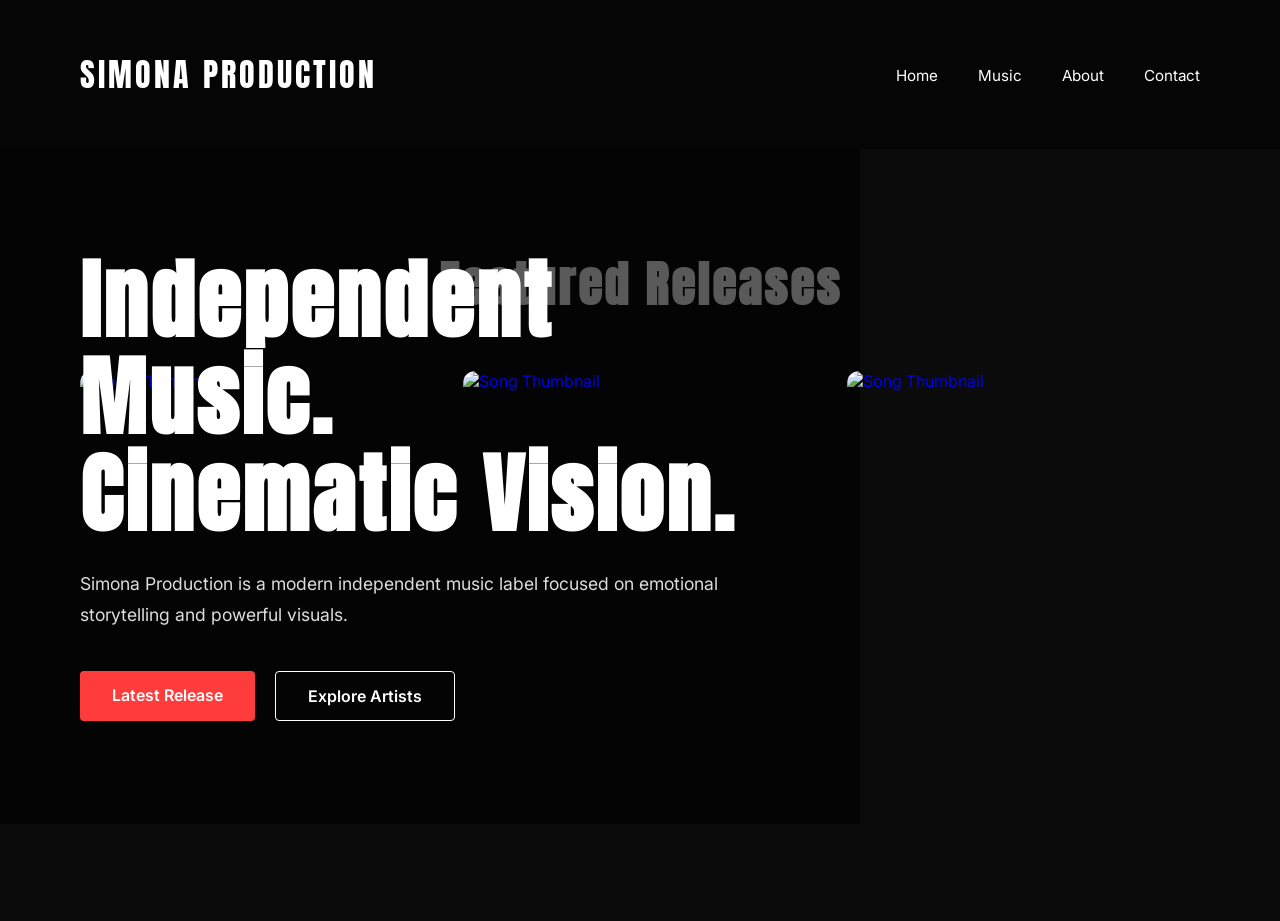
==== index.html @ 857b742e "Added latest youtube songs" ====
<!DOCTYPE html>
<html lang="en">
<head>
    <meta charset="UTF-8" />
    <meta name="viewport" content="width=device-width, initial-scale=1.0" />

    <title>Simona Production</title>

    <!-- CSS -->
    <link rel="stylesheet" href="css/style.css">

    <!-- Fonts -->
    <link rel="preconnect" href="https://fonts.googleapis.com">
    <link rel="preconnect" href="https://fonts.gstatic.com" crossorigin>

    <link href="https://fonts.googleapis.com/css2?family=Anton&family=Inter:wght@300;400;500;600;700&display=swap" rel="stylesheet">
</head>

<body>
    <!-- NAVBAR -->

    <nav class="navbar">

        <div class="logo">
            SIMONA PRODUCTION
        </div>

        <ul class="nav-links">

            <li><a href="#">Home</a></li>
            <li><a href="#">Music</a></li>
            <li><a href="#">About</a></li>
            <li><a href="#">Contact</a></li>

        </ul>

    </nav>
    <!-- HERO SECTION -->

    <section class="hero">

     <div class="overlay"></div>

        <div class="hero-content">

            <h1>
                Independent Music.<br>
                Cinematic Vision.
            </h1>

            <p>
                Simona Production is a modern independent music label focused on emotional storytelling and powerful visuals.
            </p>

            <div class="hero-buttons">

                <a href="#" class="btn-primary">
                    Latest Release
                </a>

                <a href="#" class="btn-secondary">
                    Explore Artists
                </a>

            </div>

        </div>

    </section>

    <!-- ========================= -->
    <!-- FEATURED SONGS -->
    <!-- ========================= -->

    <section class="songs-section">

        <h2>Featured Releases</h2>

        <div class="songs-grid">

            <!-- SONG 1 -->

            <a href="https://www.youtube.com/watch?v=JAlSBeFZCtg"
            target="_blank"
            class="song-card">

                <img src="https://img.youtube.com/vi/JAlSBeFZCtg/maxresdefault.jpg"
                    alt="Song Thumbnail">

                <div class="song-overlay">

                    <div class="play-button">
                        ▶
                    </div>

                </div>

            </a>

            <!-- SONG 2 -->

            <a href="https://www.youtube.com/watch?v=H1WVHpcIKqI"
            target="_blank"
            class="song-card">

                <img src="https://img.youtube.com/vi/H1WVHpcIKqI/maxresdefault.jpg"
                    alt="Song Thumbnail">

                <div class="song-overlay">

                    <div class="play-button">
                        ▶
                    </div>

                </div>

            </a>

            <!-- SONG 3 -->

            <a href="https://www.youtube.com/watch?v=LuN0hrZ6ujw"
            target="_blank"
            class="song-card">

                <img src="https://img.youtube.com/vi/LuN0hrZ6ujw/maxresdefault.jpg"
                    alt="Song Thumbnail">

                <div class="song-overlay">

                    <div class="play-button">
                        ▶
                    </div>

                </div>

            </a>

        </div>

    </section>  

    <script src="js/script.js"></script>

</body>
</html>
---- css/style.css ----
/* ========================= */
/* RESET */
/* ========================= */

* {
    margin: 0;
    padding: 0;
    box-sizing: border-box;
}

/* ========================= */
/* GLOBAL */
/* ========================= */

body {
    background-color: #050505;
    font-family: 'Inter', sans-serif;
    color: white;
}

/* ========================= */
/* NAVBAR */
/* ========================= */

.navbar {

    display: flex;

    justify-content: space-between;

    align-items: center;

    padding: 50px 80px;
}
/* ========================= */
/* HERO SECTION */
/* ========================= */

.hero {

    position: absolute;

    height: 75vh;

    background-image: url('https://images.unsplash.com/photo-1493225457124-a3eb161ffa5f?q=80&w=2070&auto=format&fit=crop');

    background-size: cover;

    background-position: center;

    display: flex;

    align-items: center;

    padding: 0 80px;
}

/* DARK OVERLAY */

.overlay {

    position: absolute;

    top: 0;
    left: 0;

    width: 100%;
    height: 100%;

    background-color: rgba(0, 0, 0, 0.65);
}

/* HERO CONTENT */

.hero-content {

    position: relative;

    z-index: 10;

    max-width: 700px;
}

/* HEADING */

.hero-content h1 {

    font-family: 'Anton', sans-serif;

    font-size: 5.5rem;

    line-height: 1.1;

    letter-spacing: 3px;

    margin-bottom: 25px;
}

/* PARAGRAPH */

.hero-content p {

    font-size: 1.1rem;

    line-height: 1.8;

    color: #dddddd;

    margin-bottom: 40px;
}

/* BUTTON CONTAINER */

.hero-buttons {

    display: flex;

    gap: 20px;
}

/* BUTTONS */

.btn-primary,
.btn-secondary {

    text-decoration: none;

    padding: 14px 32px;

    border-radius: 4px;

    font-weight: 600;

    transition: 0.3s ease;
}

/* PRIMARY BUTTON */

.btn-primary {

    background-color: #ff3c3c;

    color: white;
}

.btn-primary:hover {

    background-color: #ff1f1f;
}

/* SECONDARY BUTTON */

.btn-secondary {

    border: 1px solid white;

    color: white;
}

.btn-secondary:hover {

    background-color: white;

    color: black;
}

/* LOGO */

.logo {

    font-family: 'Anton', sans-serif;

    font-size: 2rem;

    letter-spacing: 3px;
}

/* NAV LINKS */

.nav-links {

    display: flex;

    gap: 40px;

    list-style: none;
}

/* LINKS */

.nav-links a {

    text-decoration: none;

    color: white;

    font-size: 0.95rem;

    transition: 0.3s ease;
}

/* HOVER EFFECT */

.nav-links a:hover {

    color: #ff3c3c;
}

/* ========================= */
/* RESPONSIVE DESIGN */
/* ========================= */

@media (max-width: 768px) {

    /* NAVBAR */

    .navbar {

        flex-direction: column;

        gap: 20px;

        padding: 20px;
    }

    .nav-links {

        gap: 20px;

        flex-wrap: wrap;

        justify-content: center;
    }

    /* HERO */

    .hero {

        padding: 0 20px;

        text-align: center;

        justify-content: center;
    }

    .hero-content h1 {

        font-size: 3rem;
    }

    .hero-content p {

        font-size: 1rem;
    }

    /* BUTTONS */

    .hero-buttons {

        flex-direction: column;

        align-items: center;
    }

    .btn-primary,
    .btn-secondary {

        width: 100%;

        max-width: 250px;
    }
}

/* ========================= */
/* SONGS SECTION */
/* ========================= */

.songs-section {

    padding: 100px 80px;

    background-color: #0b0b0b;
}

/* SECTION TITLE */

.songs-section h2 {

    font-family: 'Anton', sans-serif;

    font-size: 3rem;

    letter-spacing: 3px;

    margin-bottom: 50px;

    text-align: center;
}

/* GRID */

.songs-grid {

    display: grid;

    grid-template-columns: repeat(auto-fit, minmax(300px, 1fr));

    gap: 30px;
}

/* SONG CARD */

.song-card {

    position: relative;

    overflow: hidden;

    border-radius: 12px;

    text-decoration: none;
}

/* IMAGE */

.song-card img {

    width: 100%;

    height: 450px;

    object-fit: cover;

    display: block;

    transition: transform 0.5s ease;
}

/* OVERLAY */

.song-overlay {

    position: absolute;

    top: 0;
    left: 0;

    width: 100%;
    height: 100%;

    background: rgba(0, 0, 0, 0.45);

    display: flex;

    justify-content: center;

    align-items: center;

    opacity: 0;

    transition: 0.4s ease;
}

/* PLAY BUTTON */

.play-button {

    font-size: 4rem;

    color: white;
}

/* HOVER EFFECT */

.song-card:hover img {

    transform: scale(1.08);
}

.song-card:hover .song-overlay {

    opacity: 1;
}
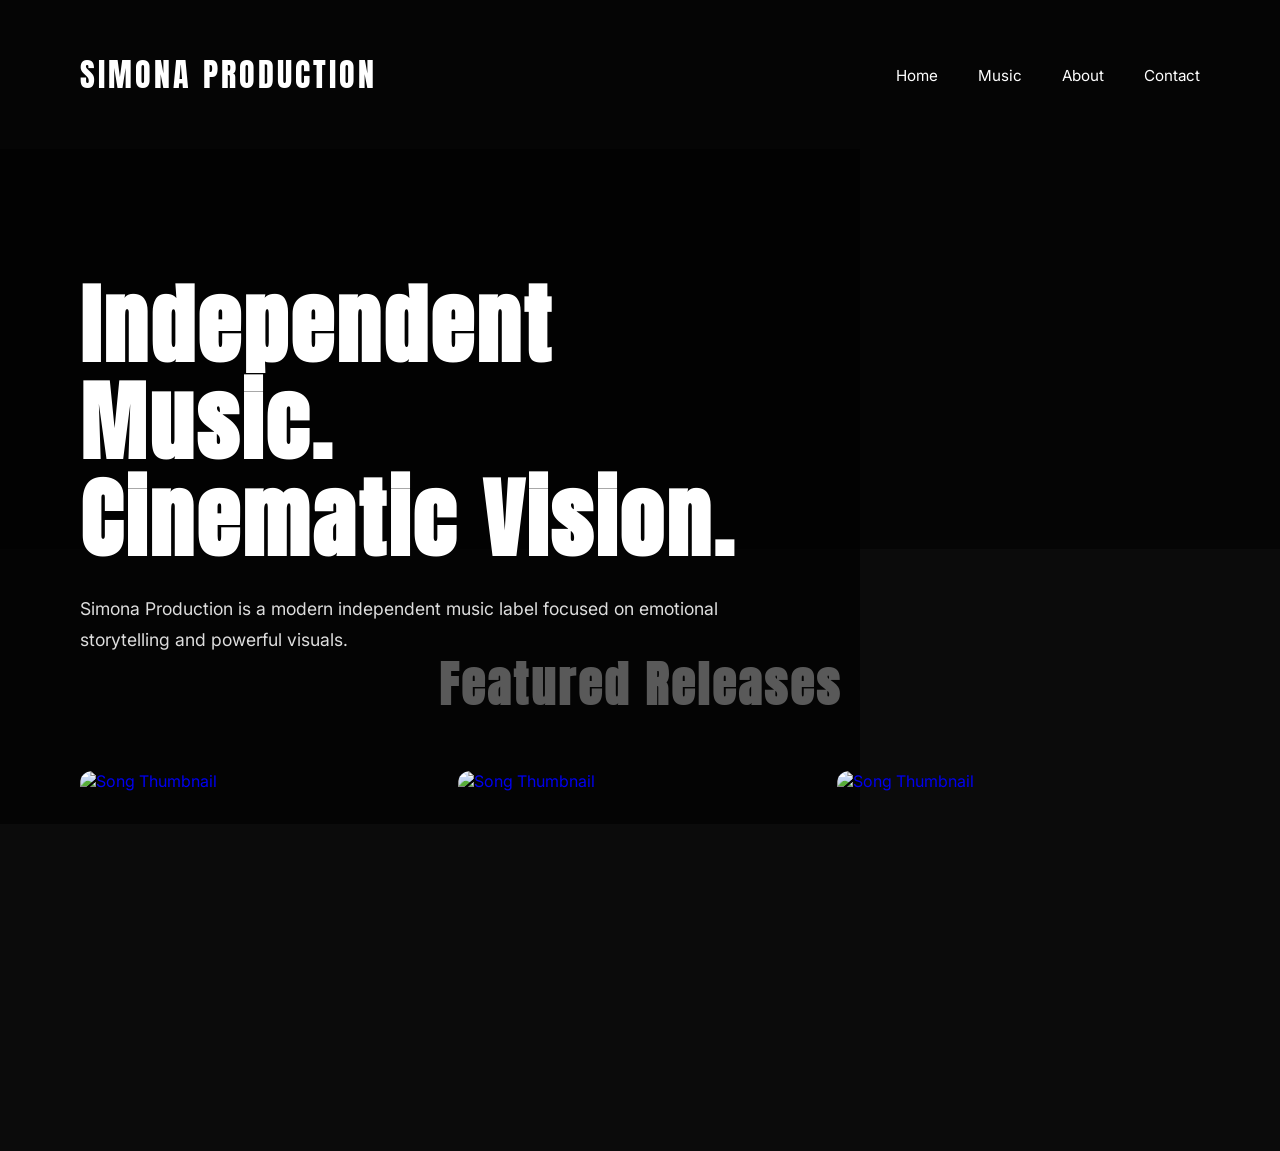
==== commit f155f27a: "Removed Latest Realse and Explore hero button" ====
--- a/index.html
+++ b/index.html
@@ -51,18 +51,6 @@
             <p>
                 Simona Production is a modern independent music label focused on emotional storytelling and powerful visuals.
             </p>
-
-            <div class="hero-buttons">
-
-                <a href="#" class="btn-primary">
-                    Latest Release
-                </a>
-
-                <a href="#" class="btn-secondary">
-                    Explore Artists
-                </a>
-
-            </div>
 
         </div>
 
--- a/css/style.css
+++ b/css/style.css
@@ -269,6 +269,22 @@
 
         max-width: 250px;
     }
+    /* SONGS SECTION */
+
+    .songs-section {
+
+        padding: 80px 20px;
+    }
+
+    .songs-section h2 {
+
+        font-size: 2.2rem;
+    }
+
+    .song-card img {
+
+        height: 350px;
+    }
 }
 
 /* ========================= */
@@ -278,7 +294,7 @@
 .songs-section {
 
     padding: 100px 80px;
-
+    margin-top: 400px;
     background-color: #0b0b0b;
 }
 
@@ -305,7 +321,7 @@
 
     grid-template-columns: repeat(auto-fit, minmax(300px, 1fr));
 
-    gap: 30px;
+    gap: 15px;
 }
 
 /* SONG CARD */
@@ -327,7 +343,7 @@
 
     width: 100%;
 
-    height: 450px;
+    height: 280px;
 
     object-fit: cover;
 
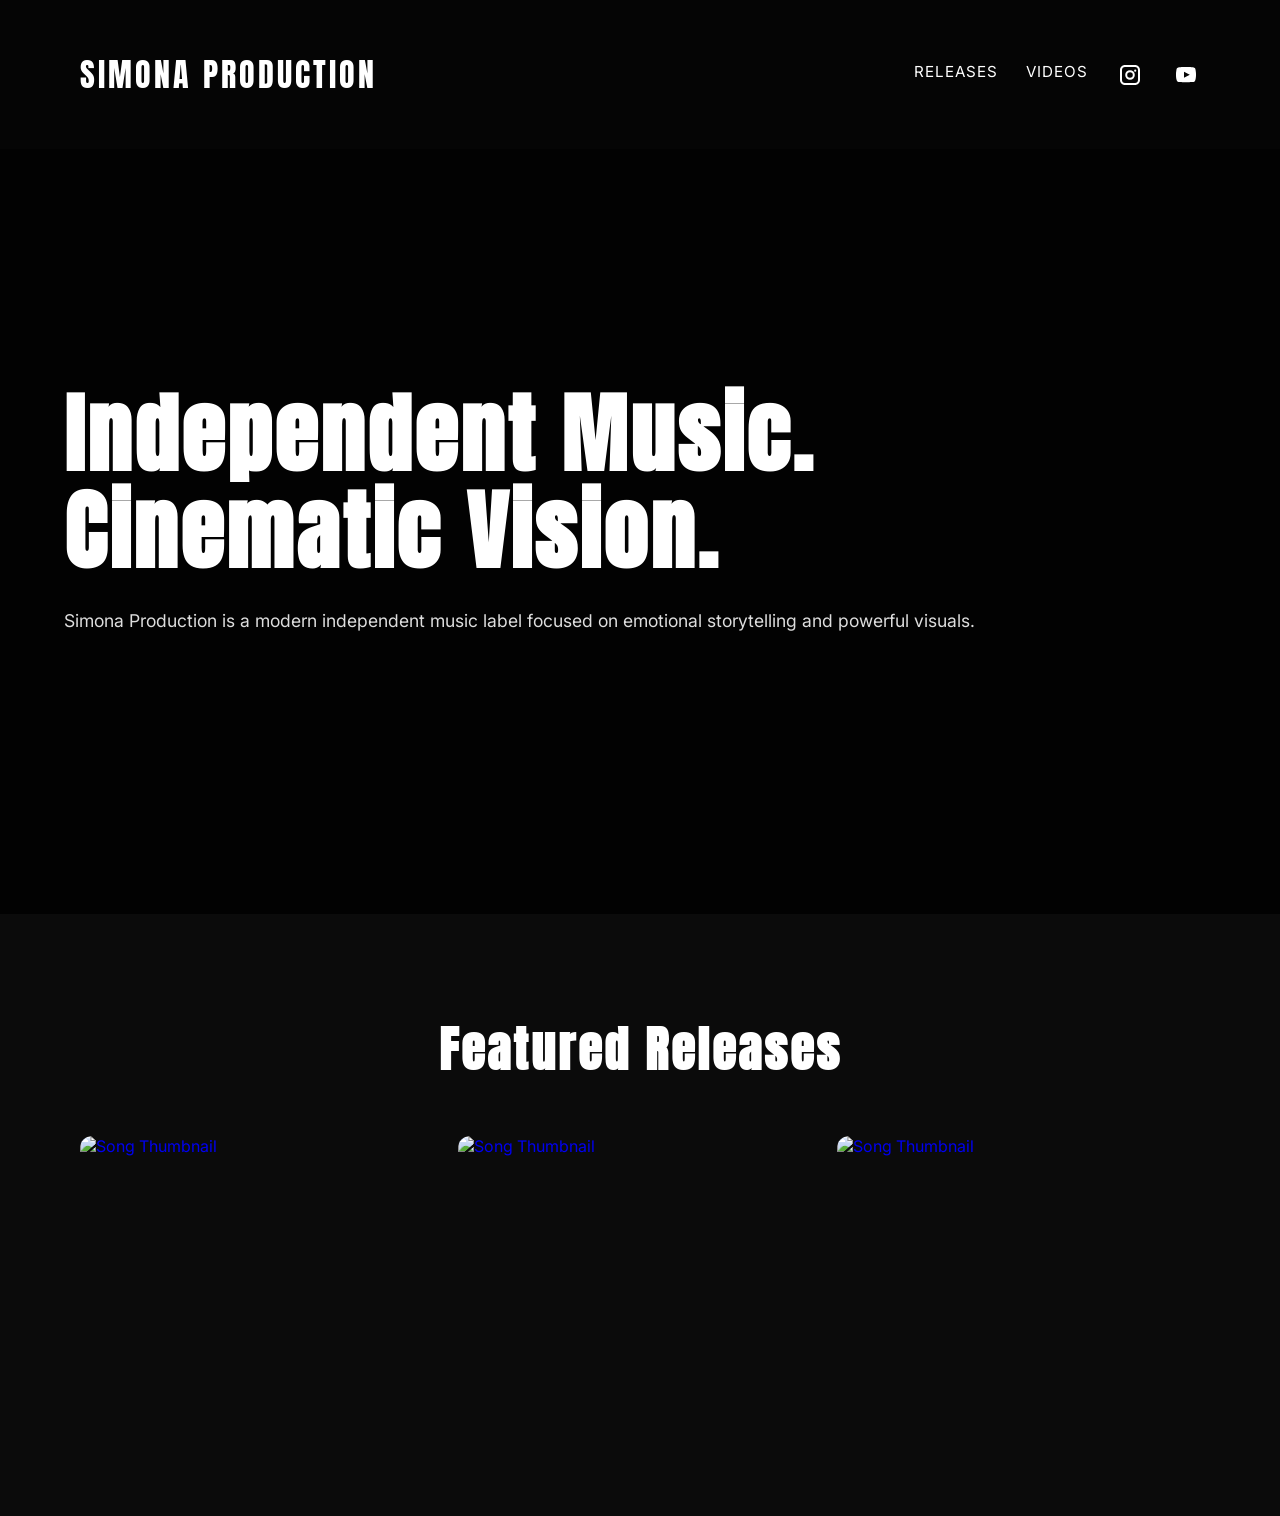
==== commit cfb98a00: "Added new sections" ====
--- a/index.html
+++ b/index.html
@@ -27,10 +27,22 @@
 
         <ul class="nav-links">
 
-            <li><a href="#">Home</a></li>
-            <li><a href="#">Music</a></li>
-            <li><a href="#">About</a></li>
-            <li><a href="#">Contact</a></li>
+            <li><a href="#releases">Releases</a></li>
+            <li><a href="#videos">Videos</a></li>
+            <li>
+                <a href="https://www.instagram.com/simona_production24" target="_blank" class="social-link" aria-label="Instagram">
+                    <svg viewBox="0 0 24 24" aria-hidden="true">
+                        <path d="M7 2h10c2.8 0 5 2.2 5 5v10c0 2.8-2.2 5-5 5H7c-2.8 0-5-2.2-5-5V7c0-2.8 2.2-5 5-5Zm0 2c-1.7 0-3 1.3-3 3v10c0 1.7 1.3 3 3 3h10c1.7 0 3-1.3 3-3V7c0-1.7-1.3-3-3-3H7Zm5 3.2A4.8 4.8 0 1 1 12 16.8 4.8 4.8 0 0 1 12 7.2Zm0 2A2.8 2.8 0 1 0 12 14.8 2.8 2.8 0 0 0 12 9.2ZM17.2 6.6a1.1 1.1 0 1 1-1.1 1.1 1.1 1.1 0 0 1 1.1-1.1Z"/>
+                    </svg>
+                </a>
+            </li>
+            <li>
+                <a href="https://www.youtube.com/@simonaproduction5566" target="_blank" class="social-link" aria-label="YouTube">
+                    <svg viewBox="0 0 24 24" aria-hidden="true">
+                        <path d="M21.6 7.2s-.2-1.5-.8-2.1c-.8-.8-1.7-.8-2.1-.9C15.8 4 12 4 12 4s-3.8 0-6.7.2c-.4.1-1.3.1-2.1.9-.6.6-.8 2.1-.8 2.1S2 9 2 10.8v1.7c0 1.8.4 3.6.4 3.6s.2 1.5.8 2.1c.8.8 1.9.8 2.4.9 1.7.2 6.4.2 6.4.2s3.8 0 6.7-.2c.4-.1 1.3-.1 2.1-.9.6-.6.8-2.1.8-2.1s.4-1.8.4-3.6v-1.7c0-1.8-.4-3.6-.4-3.6ZM10 14.8V8.7l5.8 3.1L10 14.8Z"/>
+                    </svg>
+                </a>
+            </li>
 
         </ul>
 
@@ -60,11 +72,11 @@
     <!-- FEATURED SONGS -->
     <!-- ========================= -->
 
-    <section class="songs-section">
+    <section class="songs-section" id="releases">
 
         <h2>Featured Releases</h2>
 
-        <div class="songs-grid">
+        <div class="songs-grid" id="videos">
 
             <!-- SONG 1 -->
 
@@ -130,4 +142,4 @@
     <script src="js/script.js"></script>
 
 </body>
-</html>+</html>
--- a/css/style.css
+++ b/css/style.css
@@ -16,6 +16,7 @@
     background-color: #050505;
     font-family: 'Inter', sans-serif;
     color: white;
+    overflow-x: hidden;
 }
 
 /* ========================= */
@@ -31,6 +32,8 @@
     align-items: center;
 
     padding: 50px 80px;
+
+    gap: 40px;
 }
 /* ========================= */
 /* HERO SECTION */
@@ -38,9 +41,11 @@
 
 .hero {
 
-    position: absolute;
-
-    height: 75vh;
+    position: relative;
+
+    width: 100%;
+
+    min-height: 85vh;
 
     background-image: url('https://images.unsplash.com/photo-1493225457124-a3eb161ffa5f?q=80&w=2070&auto=format&fit=crop');
 
@@ -52,7 +57,7 @@
 
     align-items: center;
 
-    padding: 0 80px;
+    padding: 0 5%;
 }
 
 /* DARK OVERLAY */
@@ -78,7 +83,9 @@
 
     z-index: 10;
 
-    max-width: 700px;
+    width: 100%;
+
+    max-width: 1100px;
 }
 
 /* HEADING */
@@ -181,7 +188,11 @@
 
     display: flex;
 
-    gap: 40px;
+    gap: 28px;
+
+    flex-wrap: wrap;
+
+    justify-content: flex-end;
 
     list-style: none;
 }
@@ -196,9 +207,35 @@
 
     font-size: 0.95rem;
 
+    text-transform: uppercase;
+
+    letter-spacing: 1px;
+
     transition: 0.3s ease;
 }
 
+.social-link {
+
+    display: flex;
+
+    align-items: center;
+
+    justify-content: center;
+
+    width: 28px;
+
+    height: 28px;
+}
+
+.social-link svg {
+
+    width: 24px;
+
+    height: 24px;
+
+    fill: currentColor;
+}
+
 /* HOVER EFFECT */
 
 .nav-links a:hover {
@@ -236,16 +273,14 @@
 
     .hero {
 
-        padding: 0 20px;
-
-        text-align: center;
-
-        justify-content: center;
+        min-height: 80vh;
     }
 
     .hero-content h1 {
 
         font-size: 3rem;
+        max-width: 900px;
+        width: 100%;
     }
 
     .hero-content p {
@@ -294,7 +329,6 @@
 .songs-section {
 
     padding: 100px 80px;
-    margin-top: 400px;
     background-color: #0b0b0b;
 }
 
@@ -396,4 +430,4 @@
 .song-card:hover .song-overlay {
 
     opacity: 1;
-}+}
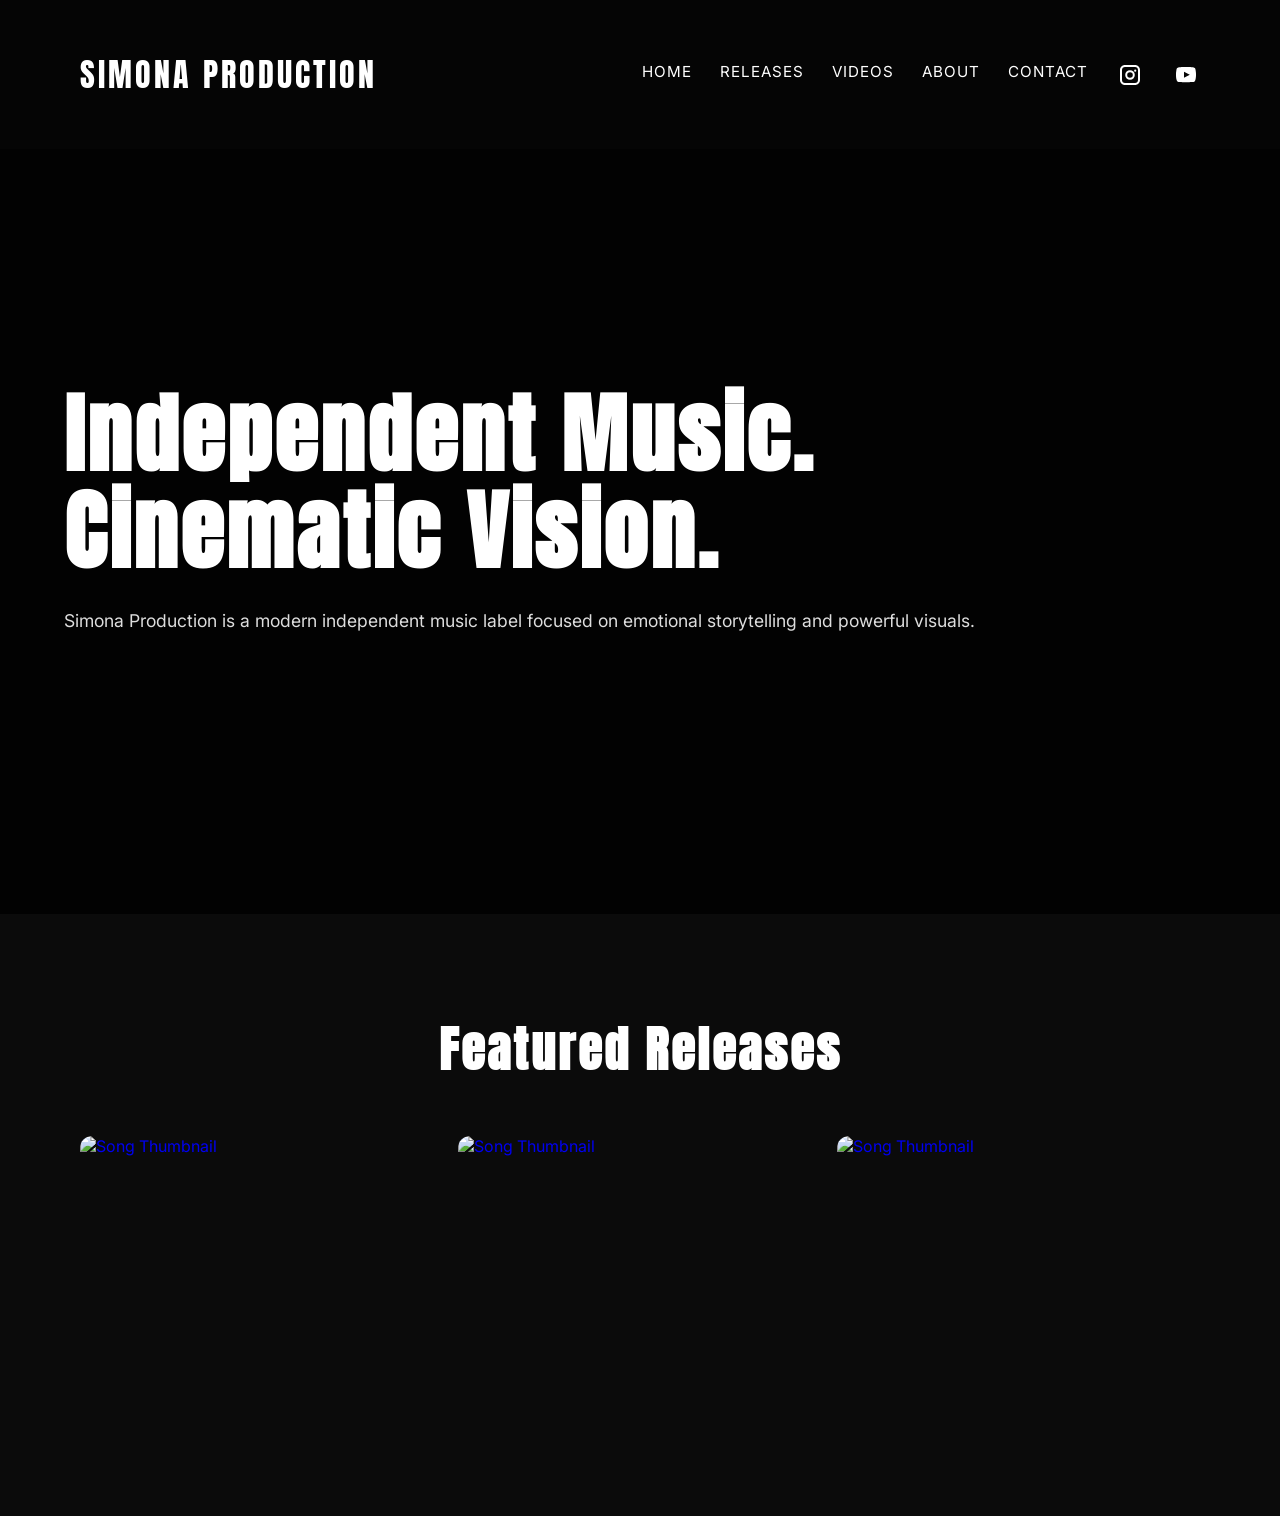
==== commit 382c3914: "More sections" ====
--- a/index.html
+++ b/index.html
@@ -27,8 +27,11 @@
 
         <ul class="nav-links">
 
+            <li><a href="#">Home</a></li>
             <li><a href="#releases">Releases</a></li>
             <li><a href="#videos">Videos</a></li>
+            <li><a href="#">About</a></li>
+            <li><a href="#">Contact</a></li>
             <li>
                 <a href="https://www.instagram.com/simona_production24" target="_blank" class="social-link" aria-label="Instagram">
                     <svg viewBox="0 0 24 24" aria-hidden="true">
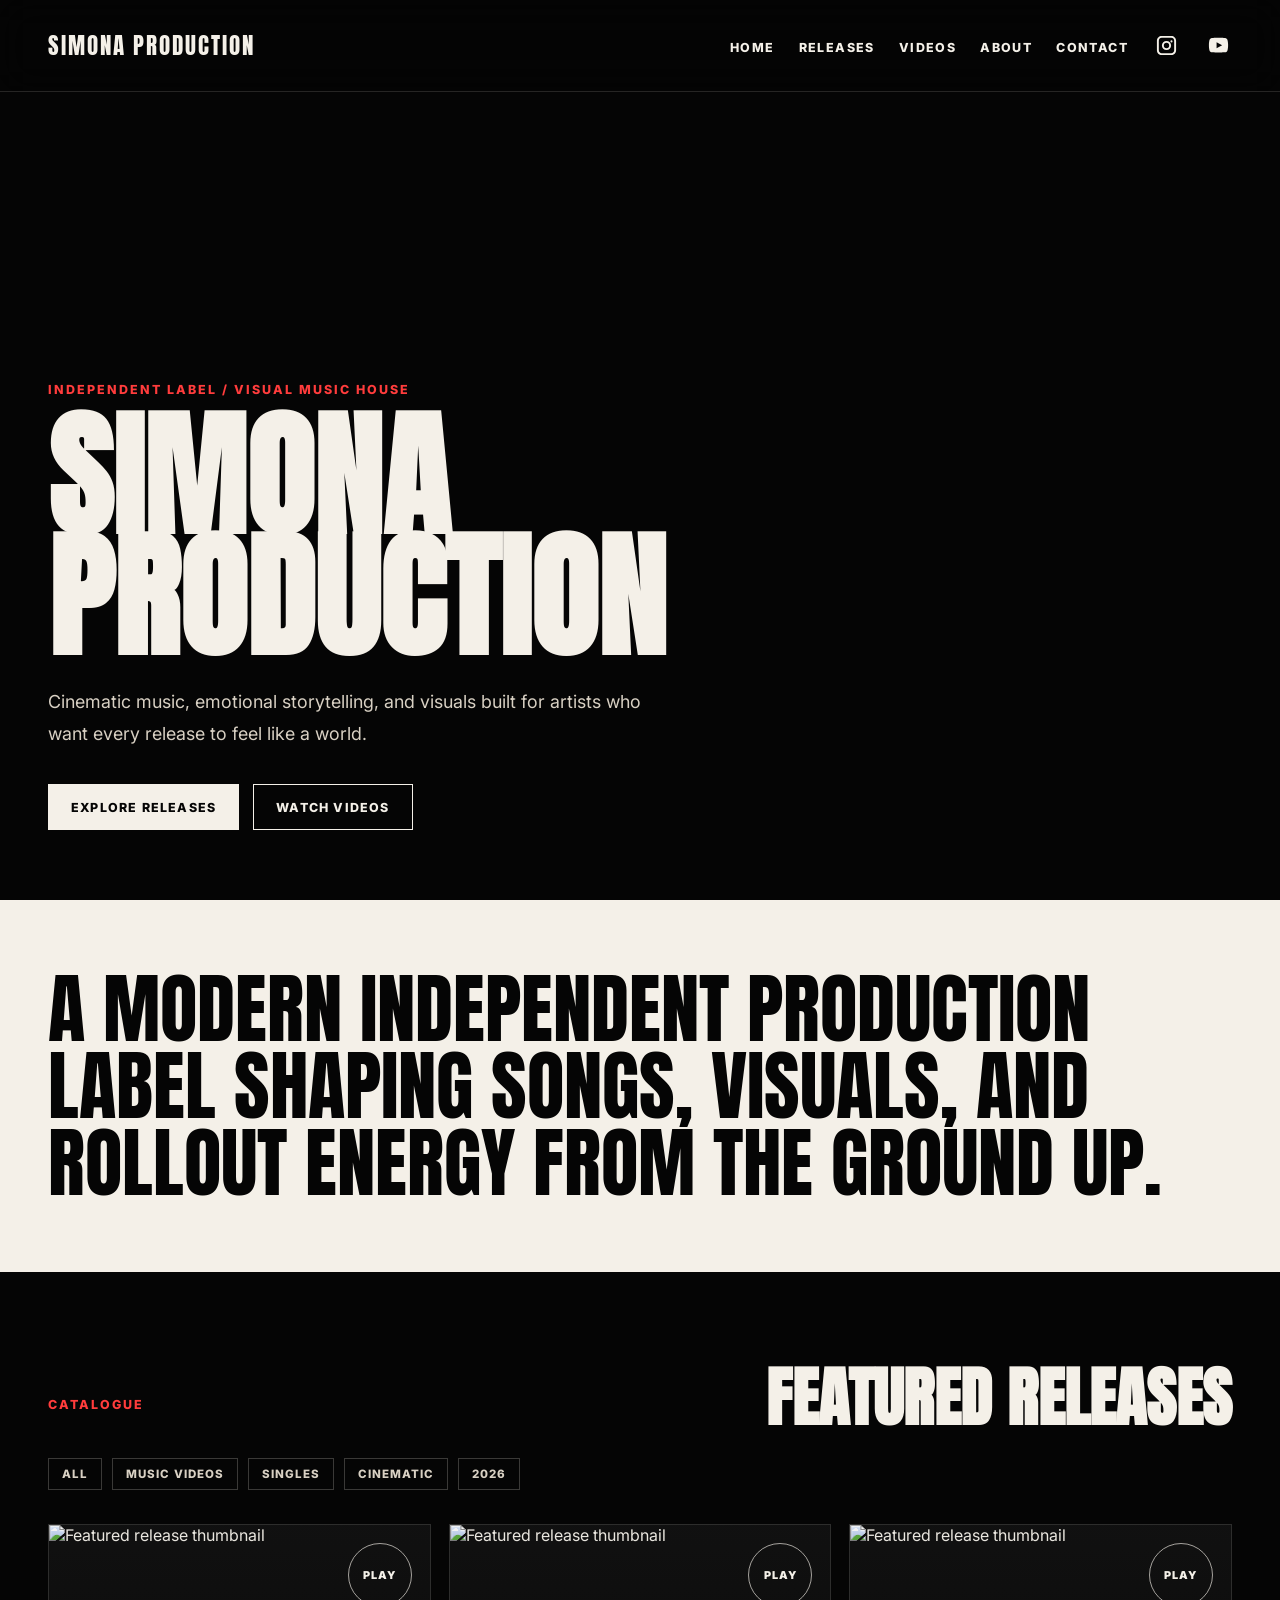
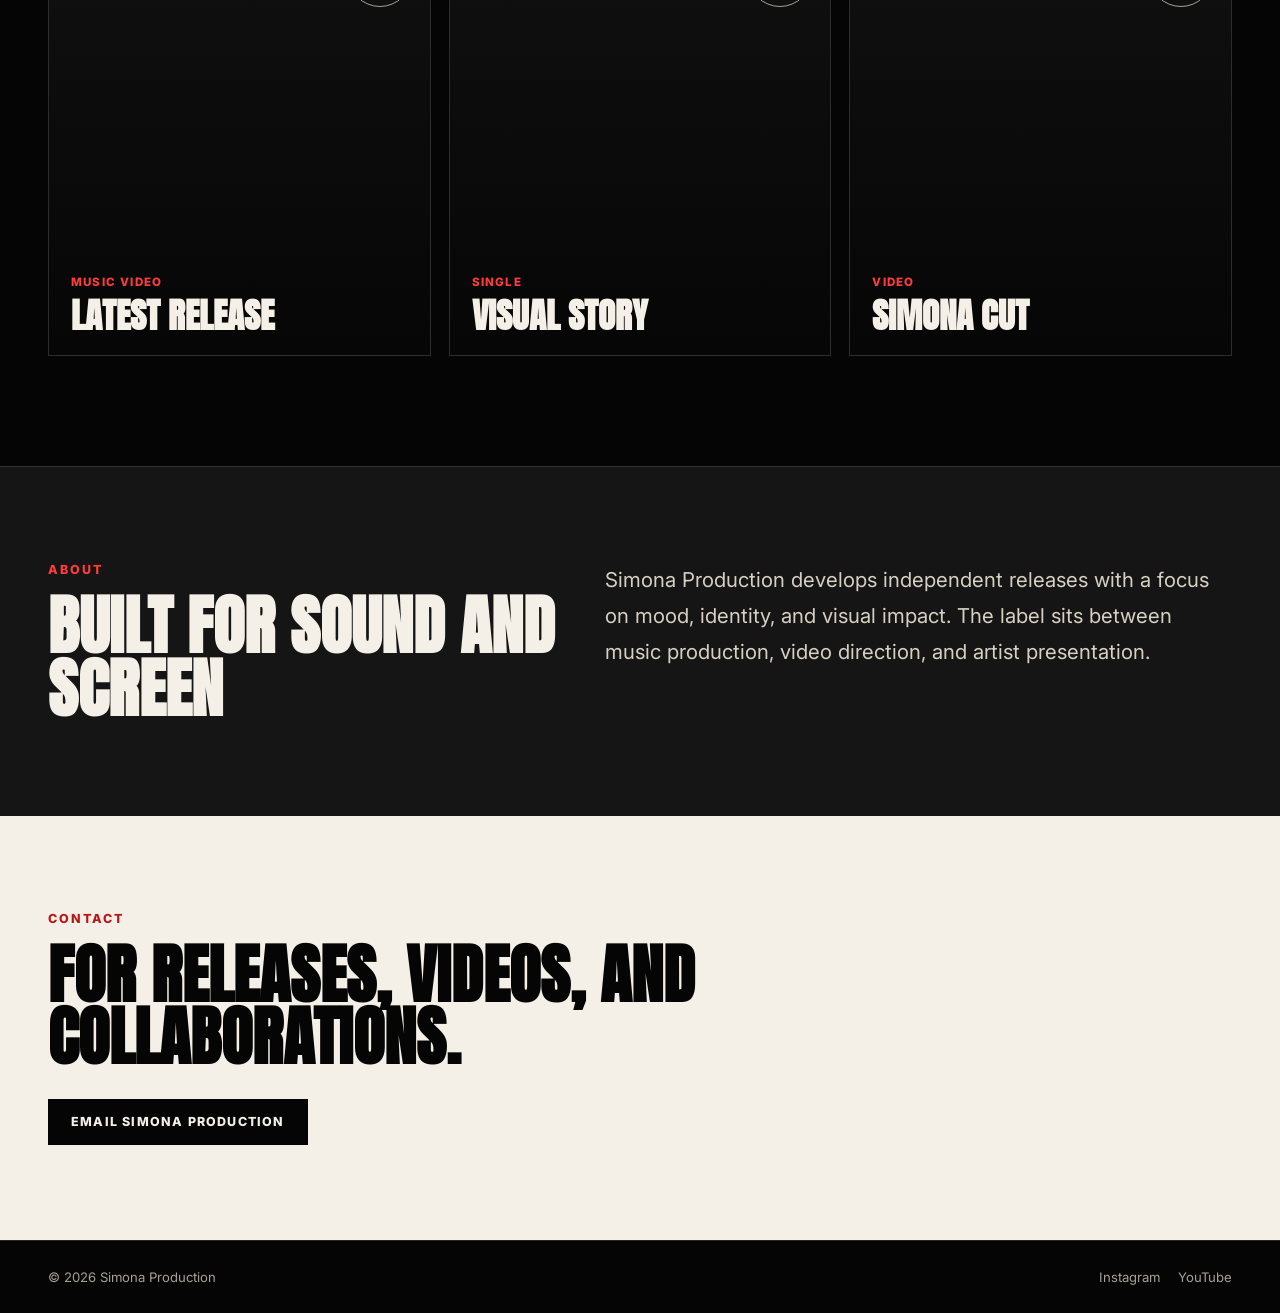
==== commit c739c024: "Made the site more bold" ====
--- a/index.html
+++ b/index.html
@@ -6,32 +6,23 @@
 
     <title>Simona Production</title>
 
-    <!-- CSS -->
     <link rel="stylesheet" href="css/style.css">
 
-    <!-- Fonts -->
     <link rel="preconnect" href="https://fonts.googleapis.com">
     <link rel="preconnect" href="https://fonts.gstatic.com" crossorigin>
-
-    <link href="https://fonts.googleapis.com/css2?family=Anton&family=Inter:wght@300;400;500;600;700&display=swap" rel="stylesheet">
+    <link href="https://fonts.googleapis.com/css2?family=Anton&family=Inter:wght@300;400;500;600;700;800&display=swap" rel="stylesheet">
 </head>
 
 <body>
-    <!-- NAVBAR -->
-
     <nav class="navbar">
-
-        <div class="logo">
-            SIMONA PRODUCTION
-        </div>
+        <a href="#" class="logo">SIMONA PRODUCTION</a>
 
         <ul class="nav-links">
-
             <li><a href="#">Home</a></li>
             <li><a href="#releases">Releases</a></li>
             <li><a href="#videos">Videos</a></li>
-            <li><a href="#">About</a></li>
-            <li><a href="#">Contact</a></li>
+            <li><a href="#about">About</a></li>
+            <li><a href="#contact">Contact</a></li>
             <li>
                 <a href="https://www.instagram.com/simona_production24" target="_blank" class="social-link" aria-label="Instagram">
                     <svg viewBox="0 0 24 24" aria-hidden="true">
@@ -46,103 +37,100 @@
                     </svg>
                 </a>
             </li>
+        </ul>
+    </nav>
 
-        </ul>
+    <main>
+        <section class="hero">
+            <div class="hero-image" aria-hidden="true"></div>
+            <div class="hero-content">
+                <p class="eyebrow">Independent label / Visual music house</p>
+                <h1>Simona Production</h1>
+                <p class="hero-copy">
+                    Cinematic music, emotional storytelling, and visuals built for artists who want every release to feel like a world.
+                </p>
+                <div class="hero-actions">
+                    <a href="#releases" class="btn btn-primary">Explore Releases</a>
+                    <a href="https://www.youtube.com/@simonaproduction5566" target="_blank" class="btn btn-secondary">Watch Videos</a>
+                </div>
+            </div>
+        </section>
 
-    </nav>
-    <!-- HERO SECTION -->
+        <section class="statement-section">
+            <p>
+                A modern independent production label shaping songs, visuals, and rollout energy from the ground up.
+            </p>
+        </section>
 
-    <section class="hero">
+        <section class="songs-section" id="releases">
+            <div class="section-header">
+                <p class="eyebrow">Catalogue</p>
+                <h2>Featured Releases</h2>
+            </div>
 
-     <div class="overlay"></div>
+            <div class="filter-row" aria-label="Release categories">
+                <span>All</span>
+                <span>Music Videos</span>
+                <span>Singles</span>
+                <span>Cinematic</span>
+                <span>2026</span>
+            </div>
 
-        <div class="hero-content">
+            <div class="songs-grid" id="videos">
+                <a href="https://www.youtube.com/watch?v=JAlSBeFZCtg" target="_blank" class="song-card">
+                    <img src="https://img.youtube.com/vi/JAlSBeFZCtg/maxresdefault.jpg" alt="Featured release thumbnail">
+                    <div class="song-info">
+                        <span>Music Video</span>
+                        <h3>Latest Release</h3>
+                    </div>
+                    <div class="play-button">Play</div>
+                </a>
 
-            <h1>
-                Independent Music.<br>
-                Cinematic Vision.
-            </h1>
+                <a href="https://www.youtube.com/watch?v=H1WVHpcIKqI" target="_blank" class="song-card">
+                    <img src="https://img.youtube.com/vi/H1WVHpcIKqI/maxresdefault.jpg" alt="Featured release thumbnail">
+                    <div class="song-info">
+                        <span>Single</span>
+                        <h3>Visual Story</h3>
+                    </div>
+                    <div class="play-button">Play</div>
+                </a>
 
+                <a href="https://www.youtube.com/watch?v=LuN0hrZ6ujw" target="_blank" class="song-card">
+                    <img src="https://img.youtube.com/vi/LuN0hrZ6ujw/maxresdefault.jpg" alt="Featured release thumbnail">
+                    <div class="song-info">
+                        <span>Video</span>
+                        <h3>Simona Cut</h3>
+                    </div>
+                    <div class="play-button">Play</div>
+                </a>
+            </div>
+        </section>
+
+        <section class="about-section" id="about">
+            <div>
+                <p class="eyebrow">About</p>
+                <h2>Built For Sound And Screen</h2>
+            </div>
             <p>
-                Simona Production is a modern independent music label focused on emotional storytelling and powerful visuals.
+                Simona Production develops independent releases with a focus on mood, identity, and visual impact. The label sits between music production, video direction, and artist presentation.
             </p>
+        </section>
 
+        <section class="contact-section" id="contact">
+            <p class="eyebrow">Contact</p>
+            <h2>For releases, videos, and collaborations.</h2>
+            <a href="mailto:simonaproduction24@gmail.com" class="btn btn-primary">Email Simona Production</a>
+        </section>
+    </main>
+
+    <footer class="footer">
+        <p>© 2026 Simona Production</p>
+        <div>
+            <a href="https://www.instagram.com/simona_production24" target="_blank">Instagram</a>
+            <a href="https://www.youtube.com/@simonaproduction5566" target="_blank">YouTube</a>
         </div>
-
-    </section>
-
-    <!-- ========================= -->
-    <!-- FEATURED SONGS -->
-    <!-- ========================= -->
-
-    <section class="songs-section" id="releases">
-
-        <h2>Featured Releases</h2>
-
-        <div class="songs-grid" id="videos">
-
-            <!-- SONG 1 -->
-
-            <a href="https://www.youtube.com/watch?v=JAlSBeFZCtg"
-            target="_blank"
-            class="song-card">
-
-                <img src="https://img.youtube.com/vi/JAlSBeFZCtg/maxresdefault.jpg"
-                    alt="Song Thumbnail">
-
-                <div class="song-overlay">
-
-                    <div class="play-button">
-                        ▶
-                    </div>
-
-                </div>
-
-            </a>
-
-            <!-- SONG 2 -->
-
-            <a href="https://www.youtube.com/watch?v=H1WVHpcIKqI"
-            target="_blank"
-            class="song-card">
-
-                <img src="https://img.youtube.com/vi/H1WVHpcIKqI/maxresdefault.jpg"
-                    alt="Song Thumbnail">
-
-                <div class="song-overlay">
-
-                    <div class="play-button">
-                        ▶
-                    </div>
-
-                </div>
-
-            </a>
-
-            <!-- SONG 3 -->
-
-            <a href="https://www.youtube.com/watch?v=LuN0hrZ6ujw"
-            target="_blank"
-            class="song-card">
-
-                <img src="https://img.youtube.com/vi/LuN0hrZ6ujw/maxresdefault.jpg"
-                    alt="Song Thumbnail">
-
-                <div class="song-overlay">
-
-                    <div class="play-button">
-                        ▶
-                    </div>
-
-                </div>
-
-            </a>
-
-        </div>
-
-    </section>  
+    </footer>
 
     <script src="js/script.js"></script>
-
 </body>
 </html>
--- a/css/style.css
+++ b/css/style.css
@@ -1,433 +1,435 @@
-/* ========================= */
-/* RESET */
-/* ========================= */
-
 * {
     margin: 0;
     padding: 0;
     box-sizing: border-box;
 }
 
-/* ========================= */
-/* GLOBAL */
-/* ========================= */
+html {
+    scroll-behavior: smooth;
+}
 
 body {
-    background-color: #050505;
+    background: #050505;
+    color: #f4f0e8;
     font-family: 'Inter', sans-serif;
-    color: white;
     overflow-x: hidden;
 }
 
-/* ========================= */
-/* NAVBAR */
-/* ========================= */
+a {
+    color: inherit;
+    text-decoration: none;
+}
 
 .navbar {
-
-    display: flex;
-
-    justify-content: space-between;
-
-    align-items: center;
-
-    padding: 50px 80px;
-
-    gap: 40px;
-}
-/* ========================= */
-/* HERO SECTION */
-/* ========================= */
-
-.hero {
-
-    position: relative;
-
-    width: 100%;
-
-    min-height: 85vh;
-
-    background-image: url('https://images.unsplash.com/photo-1493225457124-a3eb161ffa5f?q=80&w=2070&auto=format&fit=crop');
-
-    background-size: cover;
-
-    background-position: center;
-
-    display: flex;
-
-    align-items: center;
-
-    padding: 0 5%;
-}
-
-/* DARK OVERLAY */
-
-.overlay {
-
-    position: absolute;
-
+    position: fixed;
     top: 0;
     left: 0;
-
+    z-index: 100;
+    display: flex;
+    align-items: center;
+    justify-content: space-between;
+    width: 100%;
+    padding: 28px 48px;
+    background: rgba(5, 5, 5, 0.78);
+    border-bottom: 1px solid rgba(244, 240, 232, 0.14);
+    backdrop-filter: blur(18px);
+}
+
+.logo {
+    font-family: 'Anton', sans-serif;
+    font-size: 1.45rem;
+    letter-spacing: 2px;
+    text-transform: uppercase;
+    white-space: nowrap;
+}
+
+.nav-links {
+    display: flex;
+    align-items: center;
+    justify-content: flex-end;
+    gap: 24px;
+    list-style: none;
+}
+
+.nav-links a {
+    color: #f4f0e8;
+    font-size: 0.78rem;
+    font-weight: 800;
+    letter-spacing: 1.4px;
+    text-transform: uppercase;
+    transition: color 0.25s ease, opacity 0.25s ease;
+}
+
+.nav-links a:hover {
+    color: #ff3c3c;
+}
+
+.social-link {
+    display: flex;
+    align-items: center;
+    justify-content: center;
+    width: 28px;
+    height: 28px;
+}
+
+.social-link svg {
+    width: 23px;
+    height: 23px;
+    fill: currentColor;
+}
+
+.hero {
+    position: relative;
+    min-height: 100vh;
+    display: grid;
+    align-items: end;
+    padding: 160px 48px 70px;
+    overflow: hidden;
+}
+
+.hero::after {
+    content: "";
+    position: absolute;
+    inset: 0;
+    z-index: 1;
+    background:
+        linear-gradient(90deg, rgba(5, 5, 5, 0.96) 0%, rgba(5, 5, 5, 0.68) 42%, rgba(5, 5, 5, 0.22) 100%),
+        linear-gradient(0deg, rgba(5, 5, 5, 0.92) 0%, rgba(5, 5, 5, 0) 44%);
+}
+
+.hero-image {
+    position: absolute;
+    inset: 0;
+    background-image: url('https://images.unsplash.com/photo-1501386761578-eac5c94b800a?q=80&w=1800&auto=format&fit=crop');
+    background-position: center;
+    background-size: cover;
+    filter: saturate(0.86) contrast(1.08);
+    transform: scale(1.02);
+}
+
+.hero-content {
+    position: relative;
+    z-index: 2;
+    max-width: 1100px;
+}
+
+.eyebrow {
+    margin-bottom: 18px;
+    color: #ff3c3c;
+    font-size: 0.78rem;
+    font-weight: 800;
+    letter-spacing: 2px;
+    text-transform: uppercase;
+}
+
+.hero h1 {
+    max-width: 980px;
+    font-family: 'Anton', sans-serif;
+    font-size: 8.6rem;
+    line-height: 0.88;
+    text-transform: uppercase;
+}
+
+.hero-copy {
+    max-width: 630px;
+    margin-top: 28px;
+    color: #d8d0c3;
+    font-size: 1.12rem;
+    line-height: 1.8;
+}
+
+.hero-actions {
+    display: flex;
+    flex-wrap: wrap;
+    gap: 14px;
+    margin-top: 34px;
+}
+
+.btn {
+    display: inline-flex;
+    align-items: center;
+    justify-content: center;
+    min-height: 46px;
+    padding: 0 22px;
+    border: 1px solid #f4f0e8;
+    font-size: 0.78rem;
+    font-weight: 800;
+    letter-spacing: 1.2px;
+    text-transform: uppercase;
+    transition: background 0.25s ease, color 0.25s ease, border-color 0.25s ease;
+}
+
+.btn-primary {
+    background: #f4f0e8;
+    color: #050505;
+}
+
+.btn-secondary {
+    background: transparent;
+    color: #f4f0e8;
+}
+
+.btn:hover {
+    background: #ff3c3c;
+    border-color: #ff3c3c;
+    color: #fff;
+}
+
+.statement-section {
+    padding: 70px 48px;
+    border-top: 1px solid rgba(244, 240, 232, 0.14);
+    border-bottom: 1px solid rgba(244, 240, 232, 0.14);
+    background: #f4f0e8;
+    color: #050505;
+}
+
+.statement-section p {
+    max-width: 1180px;
+    font-family: 'Anton', sans-serif;
+    font-size: 4.8rem;
+    line-height: 1;
+    text-transform: uppercase;
+}
+
+.songs-section {
+    padding: 95px 48px 110px;
+    background: #050505;
+}
+
+.section-header {
+    display: flex;
+    align-items: end;
+    justify-content: space-between;
+    gap: 28px;
+    margin-bottom: 28px;
+}
+
+.section-header h2,
+.about-section h2,
+.contact-section h2 {
+    font-family: 'Anton', sans-serif;
+    font-size: 4rem;
+    line-height: 0.98;
+    text-transform: uppercase;
+}
+
+.filter-row {
+    display: flex;
+    flex-wrap: wrap;
+    gap: 10px;
+    margin-bottom: 34px;
+}
+
+.filter-row span {
+    padding: 8px 13px;
+    border: 1px solid rgba(244, 240, 232, 0.22);
+    color: #d8d0c3;
+    font-size: 0.72rem;
+    font-weight: 800;
+    letter-spacing: 1px;
+    text-transform: uppercase;
+}
+
+.songs-grid {
+    display: grid;
+    grid-template-columns: repeat(3, minmax(0, 1fr));
+    gap: 18px;
+}
+
+.song-card {
+    position: relative;
+    min-height: 430px;
+    overflow: hidden;
+    border: 1px solid rgba(244, 240, 232, 0.12);
+    background: #111;
+}
+
+.song-card img {
     width: 100%;
     height: 100%;
-
-    background-color: rgba(0, 0, 0, 0.65);
-}
-
-/* HERO CONTENT */
-
-.hero-content {
-
-    position: relative;
-
-    z-index: 10;
-
-    width: 100%;
-
-    max-width: 1100px;
-}
-
-/* HEADING */
-
-.hero-content h1 {
-
+    min-height: 430px;
+    object-fit: cover;
+    display: block;
+    filter: saturate(0.9) contrast(1.05);
+    transition: transform 0.45s ease, filter 0.45s ease;
+}
+
+.song-card::after {
+    content: "";
+    position: absolute;
+    inset: 0;
+    background: linear-gradient(180deg, rgba(5, 5, 5, 0.04), rgba(5, 5, 5, 0.92));
+}
+
+.song-info {
+    position: absolute;
+    left: 22px;
+    right: 22px;
+    bottom: 22px;
+    z-index: 2;
+}
+
+.song-info span {
+    color: #ff3c3c;
+    font-size: 0.72rem;
+    font-weight: 800;
+    letter-spacing: 1.2px;
+    text-transform: uppercase;
+}
+
+.song-info h3 {
+    margin-top: 8px;
     font-family: 'Anton', sans-serif;
-
-    font-size: 5.5rem;
-
-    line-height: 1.1;
-
-    letter-spacing: 3px;
-
-    margin-bottom: 25px;
-}
-
-/* PARAGRAPH */
-
-.hero-content p {
-
-    font-size: 1.1rem;
-
-    line-height: 1.8;
-
-    color: #dddddd;
-
-    margin-bottom: 40px;
-}
-
-/* BUTTON CONTAINER */
-
-.hero-buttons {
-
-    display: flex;
-
-    gap: 20px;
-}
-
-/* BUTTONS */
-
-.btn-primary,
-.btn-secondary {
-
-    text-decoration: none;
-
-    padding: 14px 32px;
-
-    border-radius: 4px;
-
-    font-weight: 600;
-
-    transition: 0.3s ease;
-}
-
-/* PRIMARY BUTTON */
-
-.btn-primary {
-
-    background-color: #ff3c3c;
-
-    color: white;
-}
-
-.btn-primary:hover {
-
-    background-color: #ff1f1f;
-}
-
-/* SECONDARY BUTTON */
-
-.btn-secondary {
-
-    border: 1px solid white;
-
-    color: white;
-}
-
-.btn-secondary:hover {
-
-    background-color: white;
-
-    color: black;
-}
-
-/* LOGO */
-
-.logo {
-
-    font-family: 'Anton', sans-serif;
-
-    font-size: 2rem;
-
-    letter-spacing: 3px;
-}
-
-/* NAV LINKS */
-
-.nav-links {
-
-    display: flex;
-
-    gap: 28px;
-
-    flex-wrap: wrap;
-
-    justify-content: flex-end;
-
-    list-style: none;
-}
-
-/* LINKS */
-
-.nav-links a {
-
-    text-decoration: none;
-
-    color: white;
-
-    font-size: 0.95rem;
-
-    text-transform: uppercase;
-
+    font-size: 2.2rem;
+    line-height: 1;
+    text-transform: uppercase;
+}
+
+.play-button {
+    position: absolute;
+    top: 18px;
+    right: 18px;
+    z-index: 2;
+    display: flex;
+    align-items: center;
+    justify-content: center;
+    width: 64px;
+    height: 64px;
+    border: 1px solid rgba(244, 240, 232, 0.65);
+    border-radius: 50%;
+    color: #f4f0e8;
+    font-size: 0.68rem;
+    font-weight: 900;
     letter-spacing: 1px;
-
-    transition: 0.3s ease;
-}
-
-.social-link {
-
-    display: flex;
-
-    align-items: center;
-
-    justify-content: center;
-
-    width: 28px;
-
-    height: 28px;
-}
-
-.social-link svg {
-
-    width: 24px;
-
-    height: 24px;
-
-    fill: currentColor;
-}
-
-/* HOVER EFFECT */
-
-.nav-links a:hover {
-
+    text-transform: uppercase;
+}
+
+.song-card:hover img {
+    transform: scale(1.08);
+    filter: saturate(1.15) contrast(1.15);
+}
+
+.about-section {
+    display: grid;
+    grid-template-columns: minmax(0, 0.9fr) minmax(0, 1.1fr);
+    gap: 44px;
+    padding: 95px 48px;
+    background: #151515;
+    border-top: 1px solid rgba(244, 240, 232, 0.14);
+}
+
+.about-section p:last-child {
+    color: #d8d0c3;
+    font-size: 1.28rem;
+    line-height: 1.75;
+}
+
+.contact-section {
+    padding: 95px 48px;
+    background: #f4f0e8;
+    color: #050505;
+}
+
+.contact-section .eyebrow {
+    color: #b91717;
+}
+
+.contact-section h2 {
+    max-width: 900px;
+    margin-bottom: 30px;
+}
+
+.contact-section .btn-primary {
+    background: #050505;
+    color: #f4f0e8;
+    border-color: #050505;
+}
+
+.footer {
+    display: flex;
+    align-items: center;
+    justify-content: space-between;
+    gap: 24px;
+    padding: 28px 48px;
+    border-top: 1px solid rgba(244, 240, 232, 0.14);
+    color: #a9a094;
+    font-size: 0.82rem;
+}
+
+.footer div {
+    display: flex;
+    gap: 18px;
+}
+
+.footer a:hover {
     color: #ff3c3c;
 }
 
-/* ========================= */
-/* RESPONSIVE DESIGN */
-/* ========================= */
-
-@media (max-width: 768px) {
-
-    /* NAVBAR */
-
+@media (max-width: 980px) {
     .navbar {
-
+        align-items: flex-start;
         flex-direction: column;
-
-        gap: 20px;
-
-        padding: 20px;
+        padding: 22px;
     }
 
     .nav-links {
-
-        gap: 20px;
-
-        flex-wrap: wrap;
-
-        justify-content: center;
-    }
-
-    /* HERO */
+        justify-content: flex-start;
+        gap: 16px;
+    }
 
     .hero {
-
-        min-height: 80vh;
-    }
-
-    .hero-content h1 {
-
+        padding: 190px 22px 56px;
+    }
+
+    .hero h1 {
+        font-size: 5.2rem;
+    }
+
+    .statement-section,
+    .songs-section,
+    .about-section,
+    .contact-section,
+    .footer {
+        padding-left: 22px;
+        padding-right: 22px;
+    }
+
+    .statement-section p {
         font-size: 3rem;
-        max-width: 900px;
-        width: 100%;
-    }
-
-    .hero-content p {
-
-        font-size: 1rem;
-    }
-
-    /* BUTTONS */
-
-    .hero-buttons {
-
+    }
+
+    .songs-grid,
+    .about-section {
+        grid-template-columns: 1fr;
+    }
+}
+
+@media (max-width: 560px) {
+    .nav-links a {
+        font-size: 0.68rem;
+    }
+
+    .hero h1 {
+        font-size: 3.8rem;
+    }
+
+    .section-header {
+        display: block;
+    }
+
+    .section-header h2,
+    .about-section h2,
+    .contact-section h2 {
+        font-size: 2.8rem;
+    }
+
+    .song-card,
+    .song-card img {
+        min-height: 340px;
+    }
+
+    .footer {
+        align-items: flex-start;
         flex-direction: column;
-
-        align-items: center;
-    }
-
-    .btn-primary,
-    .btn-secondary {
-
-        width: 100%;
-
-        max-width: 250px;
-    }
-    /* SONGS SECTION */
-
-    .songs-section {
-
-        padding: 80px 20px;
-    }
-
-    .songs-section h2 {
-
-        font-size: 2.2rem;
-    }
-
-    .song-card img {
-
-        height: 350px;
-    }
-}
-
-/* ========================= */
-/* SONGS SECTION */
-/* ========================= */
-
-.songs-section {
-
-    padding: 100px 80px;
-    background-color: #0b0b0b;
-}
-
-/* SECTION TITLE */
-
-.songs-section h2 {
-
-    font-family: 'Anton', sans-serif;
-
-    font-size: 3rem;
-
-    letter-spacing: 3px;
-
-    margin-bottom: 50px;
-
-    text-align: center;
-}
-
-/* GRID */
-
-.songs-grid {
-
-    display: grid;
-
-    grid-template-columns: repeat(auto-fit, minmax(300px, 1fr));
-
-    gap: 15px;
-}
-
-/* SONG CARD */
-
-.song-card {
-
-    position: relative;
-
-    overflow: hidden;
-
-    border-radius: 12px;
-
-    text-decoration: none;
-}
-
-/* IMAGE */
-
-.song-card img {
-
-    width: 100%;
-
-    height: 280px;
-
-    object-fit: cover;
-
-    display: block;
-
-    transition: transform 0.5s ease;
-}
-
-/* OVERLAY */
-
-.song-overlay {
-
-    position: absolute;
-
-    top: 0;
-    left: 0;
-
-    width: 100%;
-    height: 100%;
-
-    background: rgba(0, 0, 0, 0.45);
-
-    display: flex;
-
-    justify-content: center;
-
-    align-items: center;
-
-    opacity: 0;
-
-    transition: 0.4s ease;
-}
-
-/* PLAY BUTTON */
-
-.play-button {
-
-    font-size: 4rem;
-
-    color: white;
-}
-
-/* HOVER EFFECT */
-
-.song-card:hover img {
-
-    transform: scale(1.08);
-}
-
-.song-card:hover .song-overlay {
-
-    opacity: 1;
-}
+    }
+}
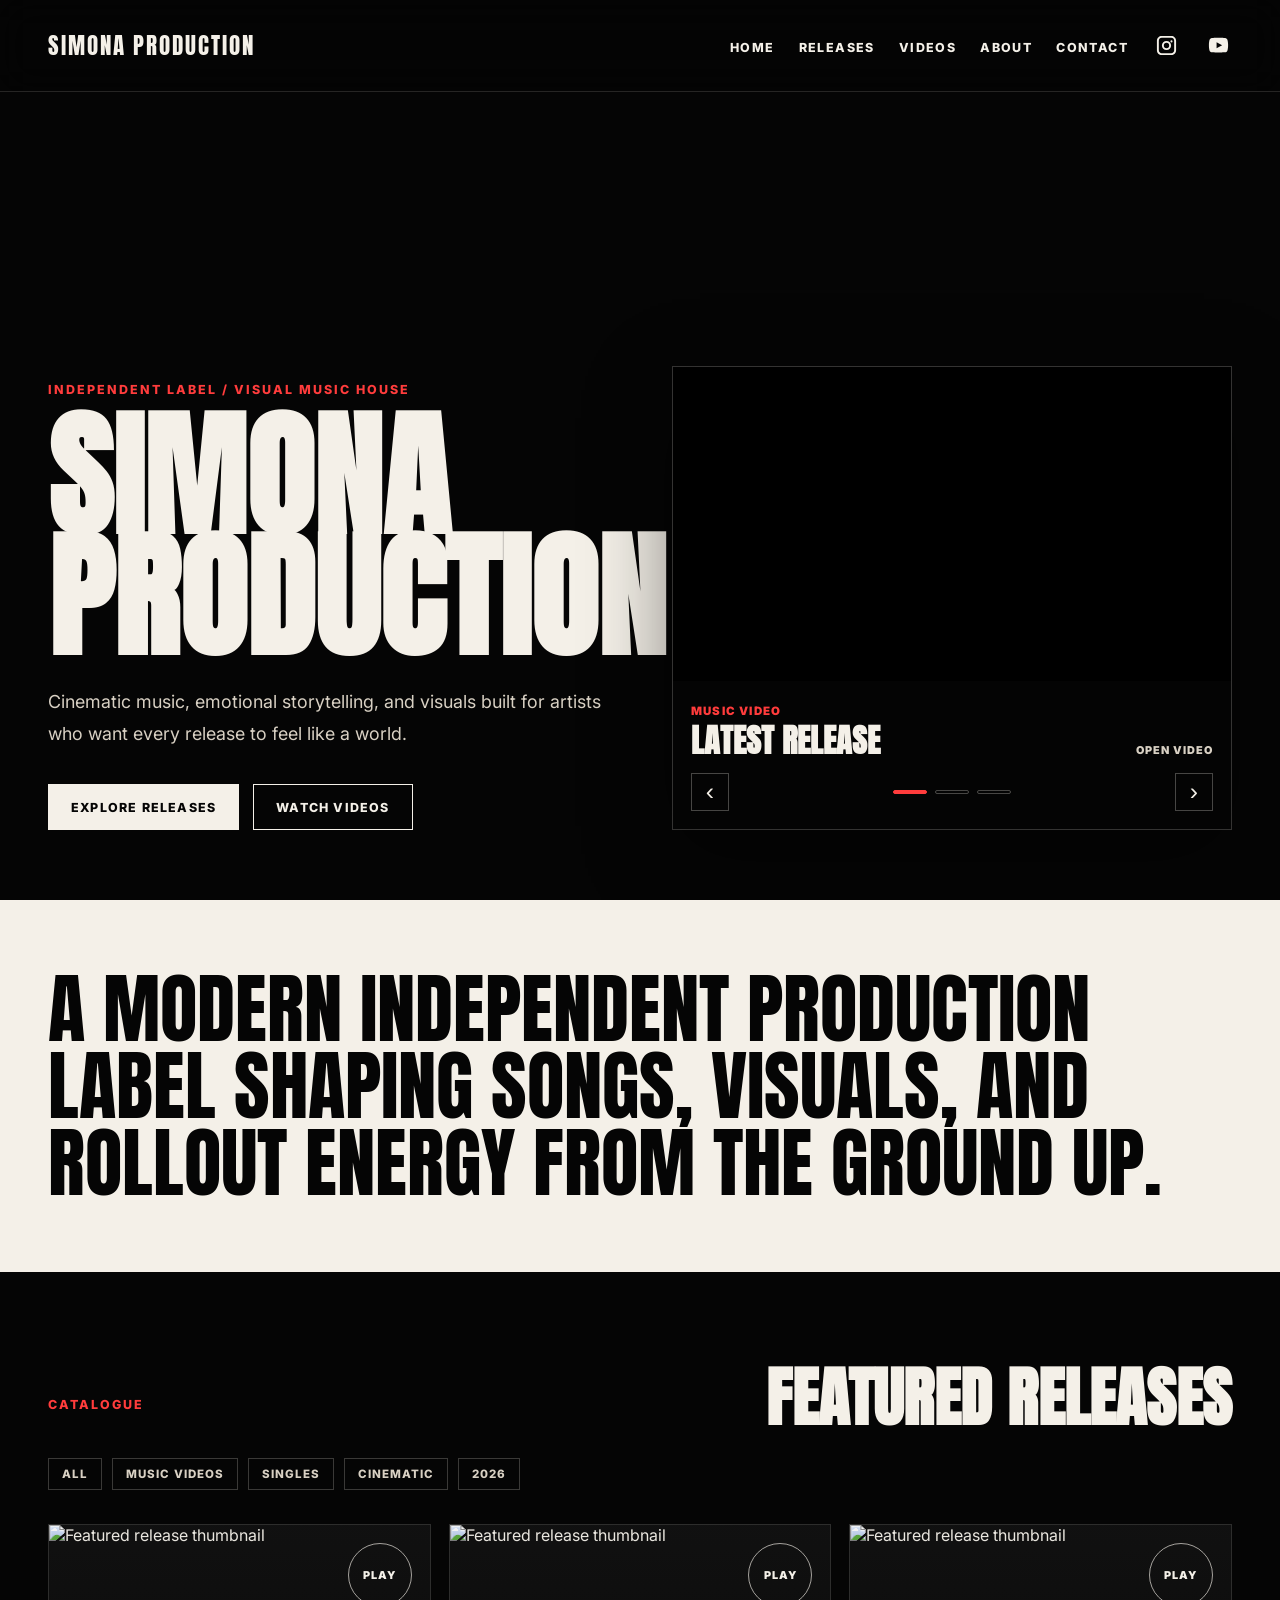
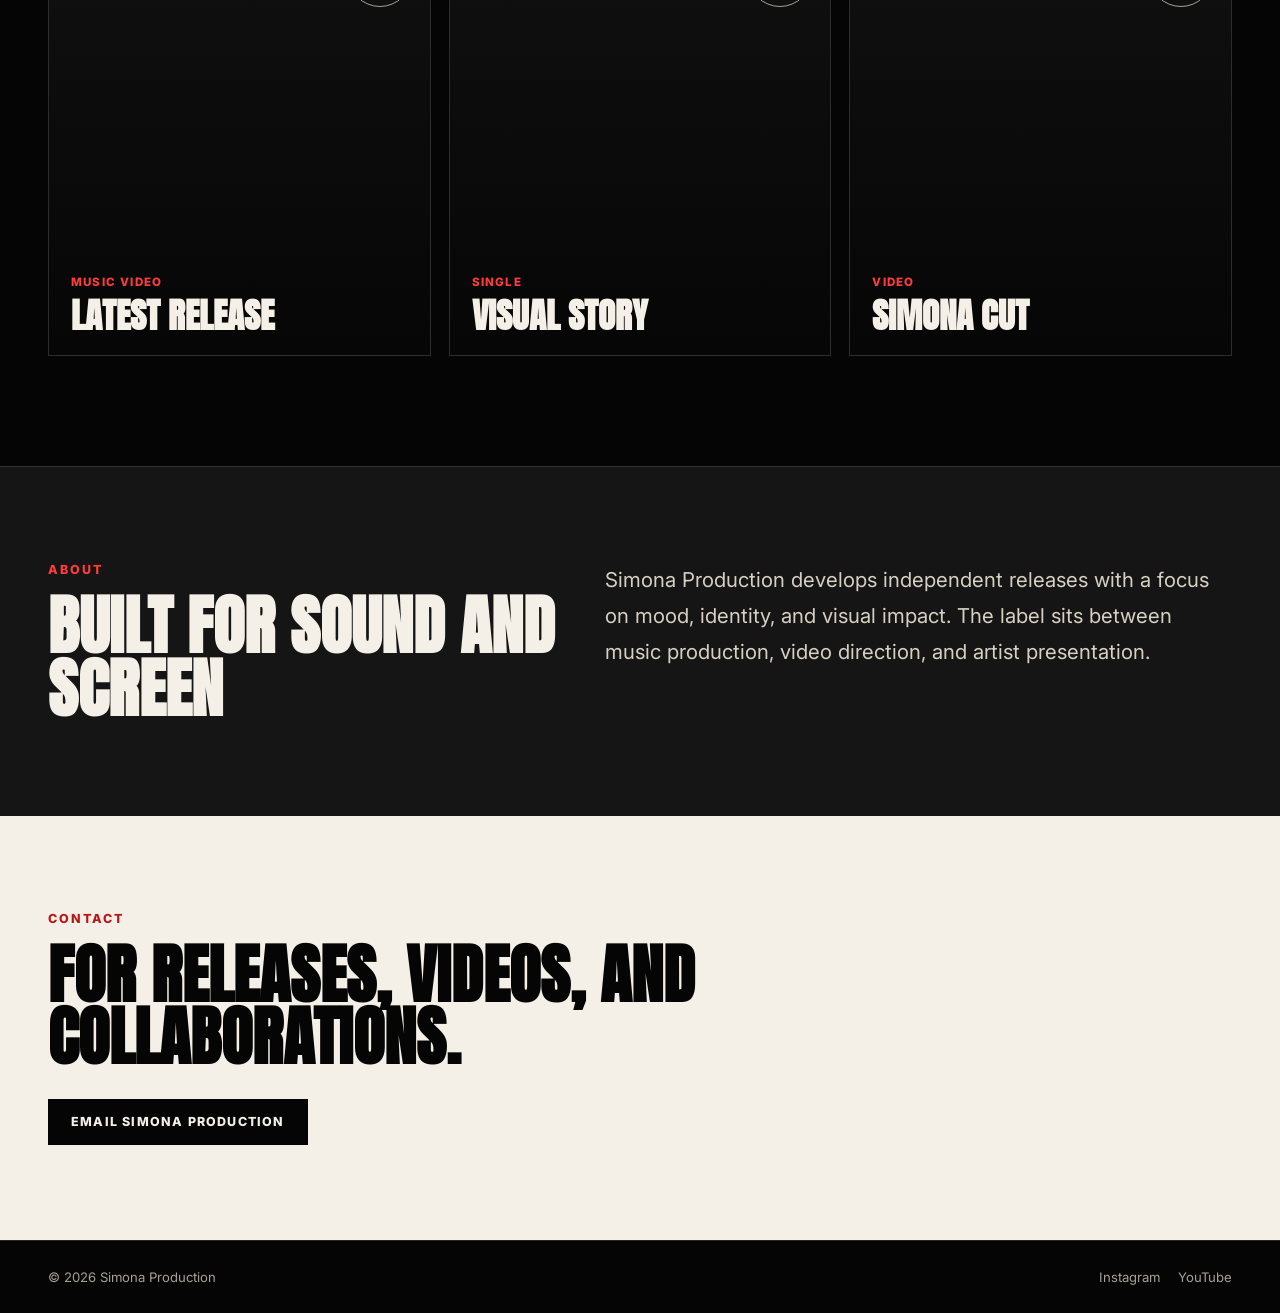
==== commit a7c60ff9: "Changed the hero section into playable videos" ====
--- a/index.html
+++ b/index.html
@@ -41,18 +41,47 @@
     </nav>
 
     <main>
-        <section class="hero">
-            <div class="hero-image" aria-hidden="true"></div>
-            <div class="hero-content">
-                <p class="eyebrow">Independent label / Visual music house</p>
-                <h1>Simona Production</h1>
-                <p class="hero-copy">
-                    Cinematic music, emotional storytelling, and visuals built for artists who want every release to feel like a world.
-                </p>
-                <div class="hero-actions">
-                    <a href="#releases" class="btn btn-primary">Explore Releases</a>
-                    <a href="https://www.youtube.com/@simonaproduction5566" target="_blank" class="btn btn-secondary">Watch Videos</a>
+        <section class="hero" data-hero-slider>
+            <div class="hero-image" data-hero-image aria-hidden="true"></div>
+
+            <div class="hero-inner">
+                <div class="hero-content">
+                    <p class="eyebrow">Independent label / Visual music house</p>
+                    <h1>Simona Production</h1>
+                    <p class="hero-copy">
+                        Cinematic music, emotional storytelling, and visuals built for artists who want every release to feel like a world.
+                    </p>
+                    <div class="hero-actions">
+                        <a href="#releases" class="btn btn-primary">Explore Releases</a>
+                        <a href="https://www.youtube.com/@simonaproduction5566" target="_blank" class="btn btn-secondary">Watch Videos</a>
+                    </div>
                 </div>
+
+                <aside class="hero-preview" aria-label="Featured video preview">
+                    <div class="preview-frame">
+                        <iframe
+                            data-hero-video
+                            src="https://www.youtube.com/embed/JAlSBeFZCtg?autoplay=1&mute=1&controls=0&loop=1&playlist=JAlSBeFZCtg&playsinline=1&rel=0&modestbranding=1&iv_load_policy=3"
+                            title="Latest Release preview"
+                            allow="autoplay; encrypted-media; picture-in-picture"
+                            allowfullscreen>
+                        </iframe>
+                    </div>
+
+                    <div class="preview-details">
+                        <div>
+                            <span data-hero-kicker>Music Video</span>
+                            <h2 data-hero-title>Latest Release</h2>
+                        </div>
+                        <a href="https://www.youtube.com/watch?v=JAlSBeFZCtg" target="_blank" data-hero-link>Open Video</a>
+                    </div>
+
+                    <div class="slider-controls">
+                        <button type="button" class="slider-arrow" data-hero-prev aria-label="Previous video">‹</button>
+                        <div class="slider-dots" data-hero-dots aria-label="Choose featured video"></div>
+                        <button type="button" class="slider-arrow" data-hero-next aria-label="Next video">›</button>
+                    </div>
+                </aside>
             </div>
         </section>
 
--- a/css/style.css
+++ b/css/style.css
@@ -81,8 +81,8 @@
 .hero {
     position: relative;
     min-height: 100vh;
-    display: grid;
-    align-items: end;
+    display: flex;
+    align-items: flex-end;
     padding: 160px 48px 70px;
     overflow: hidden;
 }
@@ -100,16 +100,31 @@
 .hero-image {
     position: absolute;
     inset: 0;
-    background-image: url('https://images.unsplash.com/photo-1501386761578-eac5c94b800a?q=80&w=1800&auto=format&fit=crop');
+    background-image: url('https://img.youtube.com/vi/JAlSBeFZCtg/maxresdefault.jpg');
     background-position: center;
     background-size: cover;
     filter: saturate(0.86) contrast(1.08);
     transform: scale(1.02);
+    transition: opacity 0.35s ease, transform 0.7s ease;
+}
+
+.hero-image.is-changing {
+    opacity: 0.42;
+    transform: scale(1.05);
+}
+
+.hero-inner {
+    position: relative;
+    z-index: 2;
+    display: grid;
+    grid-template-columns: minmax(0, 1fr) minmax(360px, 560px);
+    align-items: end;
+    gap: 56px;
+    width: 100%;
 }
 
 .hero-content {
     position: relative;
-    z-index: 2;
     max-width: 1100px;
 }
 
@@ -143,6 +158,116 @@
     flex-wrap: wrap;
     gap: 14px;
     margin-top: 34px;
+}
+
+.hero-preview {
+    width: 100%;
+    border: 1px solid rgba(244, 240, 232, 0.2);
+    background: rgba(5, 5, 5, 0.72);
+    box-shadow: 0 24px 80px rgba(0, 0, 0, 0.48);
+    backdrop-filter: blur(18px);
+}
+
+.preview-frame {
+    position: relative;
+    width: 100%;
+    aspect-ratio: 16 / 9;
+    overflow: hidden;
+    background: #000;
+}
+
+.preview-frame iframe {
+    position: absolute;
+    inset: 0;
+    width: 100%;
+    height: 100%;
+    border: 0;
+}
+
+.preview-details {
+    display: flex;
+    align-items: flex-end;
+    justify-content: space-between;
+    gap: 20px;
+    padding: 18px 18px 16px;
+}
+
+.preview-details span {
+    color: #ff3c3c;
+    font-size: 0.72rem;
+    font-weight: 900;
+    letter-spacing: 1.2px;
+    text-transform: uppercase;
+}
+
+.preview-details h2 {
+    margin-top: 6px;
+    font-family: 'Anton', sans-serif;
+    font-size: 2rem;
+    line-height: 1;
+    text-transform: uppercase;
+}
+
+.preview-details a {
+    flex: 0 0 auto;
+    color: #d8d0c3;
+    font-size: 0.68rem;
+    font-weight: 900;
+    letter-spacing: 1px;
+    text-transform: uppercase;
+}
+
+.preview-details a:hover {
+    color: #ff3c3c;
+}
+
+.slider-controls {
+    display: flex;
+    align-items: center;
+    justify-content: space-between;
+    gap: 14px;
+    padding: 0 18px 18px;
+}
+
+.slider-arrow,
+.slider-dot {
+    border: 1px solid rgba(244, 240, 232, 0.28);
+    background: transparent;
+    color: #f4f0e8;
+    cursor: pointer;
+    transition: background 0.25s ease, border-color 0.25s ease, color 0.25s ease;
+}
+
+.slider-arrow {
+    display: flex;
+    align-items: center;
+    justify-content: center;
+    width: 38px;
+    height: 38px;
+    font-size: 1.55rem;
+    line-height: 1;
+}
+
+.slider-dots {
+    display: flex;
+    justify-content: center;
+    gap: 8px;
+}
+
+.slider-dot {
+    width: 34px;
+    height: 4px;
+    padding: 0;
+    border-radius: 999px;
+    font-size: 0;
+}
+
+.slider-arrow:hover,
+.slider-dot:hover,
+.slider-dot.is-active {
+    background: #ff3c3c;
+    border-color: #ff3c3c;
+    color: #fff;
 }
 
 .btn {
@@ -381,8 +506,17 @@
         padding: 190px 22px 56px;
     }
 
+    .hero-inner {
+        grid-template-columns: 1fr;
+        gap: 34px;
+    }
+
     .hero h1 {
         font-size: 5.2rem;
+    }
+
+    .hero-preview {
+        max-width: 680px;
     }
 
     .statement-section,
@@ -428,6 +562,20 @@
         min-height: 340px;
     }
 
+    .preview-details {
+        align-items: flex-start;
+        flex-direction: column;
+        gap: 12px;
+    }
+
+    .slider-controls {
+        gap: 10px;
+    }
+
+    .slider-dot {
+        width: 26px;
+    }
+
     .footer {
         align-items: flex-start;
         flex-direction: column;
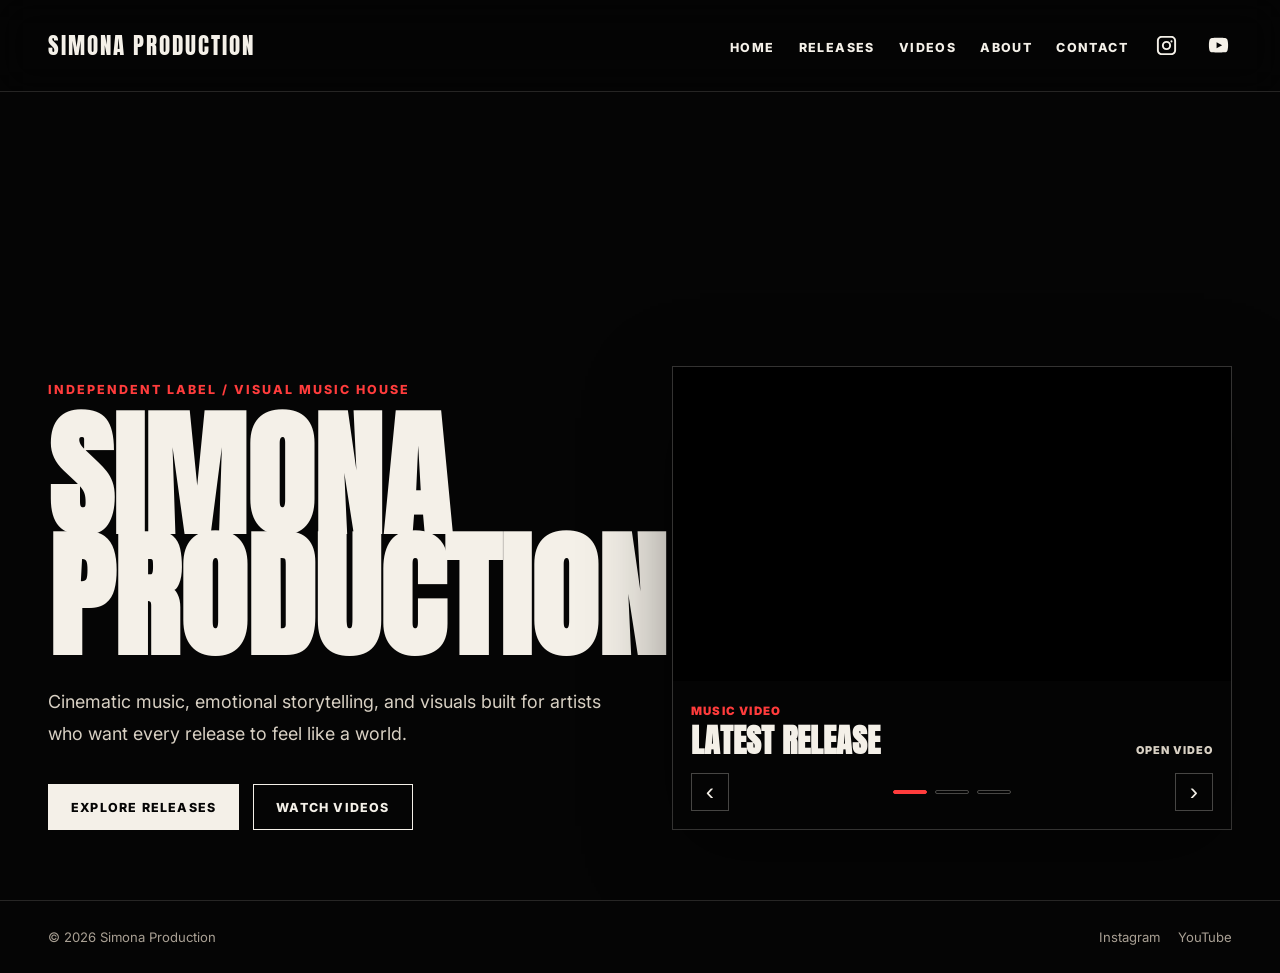
==== commit 7f881ce1: "Copyright footer added" ====
--- a/index.html
+++ b/index.html
@@ -15,14 +15,14 @@
 
 <body>
     <nav class="navbar">
-        <a href="#" class="logo">SIMONA PRODUCTION</a>
+        <a href="index.html" class="logo">SIMONA PRODUCTION</a>
 
         <ul class="nav-links">
-            <li><a href="#">Home</a></li>
-            <li><a href="#releases">Releases</a></li>
-            <li><a href="#videos">Videos</a></li>
-            <li><a href="#about">About</a></li>
-            <li><a href="#contact">Contact</a></li>
+            <li><a href="index.html">Home</a></li>
+            <li><a href="videos.html">Releases</a></li>
+            <li><a href="videos.html">Videos</a></li>
+            <li><a href="about.html">About</a></li>
+            <li><a href="contact.html">Contact</a></li>
             <li>
                 <a href="https://www.instagram.com/simona_production24" target="_blank" class="social-link" aria-label="Instagram">
                     <svg viewBox="0 0 24 24" aria-hidden="true">
@@ -52,8 +52,8 @@
                         Cinematic music, emotional storytelling, and visuals built for artists who want every release to feel like a world.
                     </p>
                     <div class="hero-actions">
-                        <a href="#releases" class="btn btn-primary">Explore Releases</a>
-                        <a href="https://www.youtube.com/@simonaproduction5566" target="_blank" class="btn btn-secondary">Watch Videos</a>
+                        <a href="videos.html" class="btn btn-primary">Explore Releases</a>
+                        <a href="videos.html" class="btn btn-secondary">Watch Videos</a>
                     </div>
                 </div>
 
@@ -84,72 +84,6 @@
                 </aside>
             </div>
         </section>
-
-        <section class="statement-section">
-            <p>
-                A modern independent production label shaping songs, visuals, and rollout energy from the ground up.
-            </p>
-        </section>
-
-        <section class="songs-section" id="releases">
-            <div class="section-header">
-                <p class="eyebrow">Catalogue</p>
-                <h2>Featured Releases</h2>
-            </div>
-
-            <div class="filter-row" aria-label="Release categories">
-                <span>All</span>
-                <span>Music Videos</span>
-                <span>Singles</span>
-                <span>Cinematic</span>
-                <span>2026</span>
-            </div>
-
-            <div class="songs-grid" id="videos">
-                <a href="https://www.youtube.com/watch?v=JAlSBeFZCtg" target="_blank" class="song-card">
-                    <img src="https://img.youtube.com/vi/JAlSBeFZCtg/maxresdefault.jpg" alt="Featured release thumbnail">
-                    <div class="song-info">
-                        <span>Music Video</span>
-                        <h3>Latest Release</h3>
-                    </div>
-                    <div class="play-button">Play</div>
-                </a>
-
-                <a href="https://www.youtube.com/watch?v=H1WVHpcIKqI" target="_blank" class="song-card">
-                    <img src="https://img.youtube.com/vi/H1WVHpcIKqI/maxresdefault.jpg" alt="Featured release thumbnail">
-                    <div class="song-info">
-                        <span>Single</span>
-                        <h3>Visual Story</h3>
-                    </div>
-                    <div class="play-button">Play</div>
-                </a>
-
-                <a href="https://www.youtube.com/watch?v=LuN0hrZ6ujw" target="_blank" class="song-card">
-                    <img src="https://img.youtube.com/vi/LuN0hrZ6ujw/maxresdefault.jpg" alt="Featured release thumbnail">
-                    <div class="song-info">
-                        <span>Video</span>
-                        <h3>Simona Cut</h3>
-                    </div>
-                    <div class="play-button">Play</div>
-                </a>
-            </div>
-        </section>
-
-        <section class="about-section" id="about">
-            <div>
-                <p class="eyebrow">About</p>
-                <h2>Built For Sound And Screen</h2>
-            </div>
-            <p>
-                Simona Production develops independent releases with a focus on mood, identity, and visual impact. The label sits between music production, video direction, and artist presentation.
-            </p>
-        </section>
-
-        <section class="contact-section" id="contact">
-            <p class="eyebrow">Contact</p>
-            <h2>For releases, videos, and collaborations.</h2>
-            <a href="mailto:simonaproduction24@gmail.com" class="btn btn-primary">Email Simona Production</a>
-        </section>
     </main>
 
     <footer class="footer">
--- a/css/style.css
+++ b/css/style.css
@@ -300,6 +300,16 @@
     color: #fff;
 }
 
+.page-main {
+    min-height: calc(100vh - 76px);
+    padding-top: 104px;
+    background: #050505;
+}
+
+.page-section {
+    min-height: calc(100vh - 104px);
+}
+
 .statement-section {
     padding: 70px 48px;
     border-top: 1px solid rgba(244, 240, 232, 0.14);
@@ -329,8 +339,11 @@
     margin-bottom: 28px;
 }
 
+.section-header h1,
 .section-header h2,
+.about-section h1,
 .about-section h2,
+.contact-section h1,
 .contact-section h2 {
     font-family: 'Anton', sans-serif;
     font-size: 4rem;
@@ -459,6 +472,7 @@
     color: #b91717;
 }
 
+.contact-section h1,
 .contact-section h2 {
     max-width: 900px;
     margin-bottom: 30px;
@@ -500,6 +514,10 @@
     .nav-links {
         justify-content: flex-start;
         gap: 16px;
+    }
+
+    .page-main {
+        padding-top: 150px;
     }
 
     .hero {
@@ -543,6 +561,10 @@
         font-size: 0.68rem;
     }
 
+    .page-main {
+        padding-top: 170px;
+    }
+
     .hero h1 {
         font-size: 3.8rem;
     }
@@ -551,8 +573,11 @@
         display: block;
     }
 
+    .section-header h1,
     .section-header h2,
+    .about-section h1,
     .about-section h2,
+    .contact-section h1,
     .contact-section h2 {
         font-size: 2.8rem;
     }
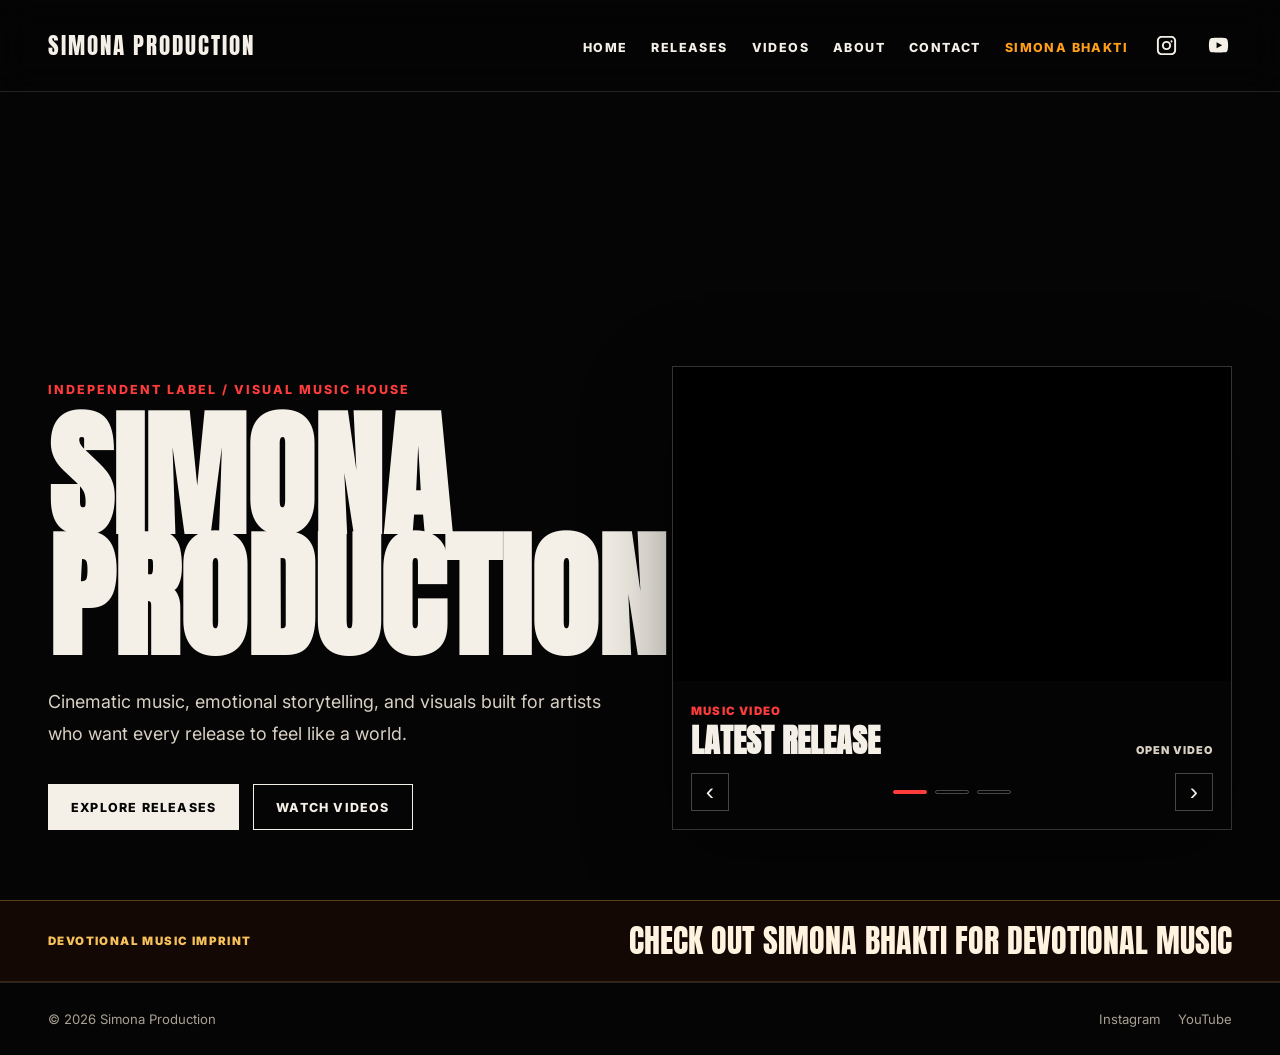
==== commit 3ee3c867: "Contact and simona bhakti addition" ====
--- a/index.html
+++ b/index.html
@@ -23,6 +23,7 @@
             <li><a href="videos.html">Videos</a></li>
             <li><a href="about.html">About</a></li>
             <li><a href="contact.html">Contact</a></li>
+            <li><a href="bhakti.html" class="bhakti-nav-link">Simona Bhakti</a></li>
             <li>
                 <a href="https://www.instagram.com/simona_production24" target="_blank" class="social-link" aria-label="Instagram">
                     <svg viewBox="0 0 24 24" aria-hidden="true">
@@ -86,6 +87,13 @@
         </section>
     </main>
 
+    <section class="bhakti-promo">
+        <a href="bhakti.html">
+            <span>Devotional music imprint</span>
+            <strong>Check out Simona Bhakti for devotional music</strong>
+        </a>
+    </section>
+
     <footer class="footer">
         <p>© 2026 Simona Production</p>
         <div>
--- a/css/style.css
+++ b/css/style.css
@@ -62,6 +62,14 @@
 
 .nav-links a:hover {
     color: #ff3c3c;
+}
+
+.bhakti-nav-link {
+    color: #ff9f1c !important;
+}
+
+.bhakti-nav-link:hover {
+    color: #f6c15b !important;
 }
 
 .social-link {
@@ -310,6 +318,42 @@
     min-height: calc(100vh - 104px);
 }
 
+.bhakti-promo {
+    background: #140804;
+    border-top: 1px solid rgba(246, 193, 91, 0.3);
+    border-bottom: 1px solid rgba(246, 193, 91, 0.16);
+}
+
+.bhakti-promo a {
+    display: flex;
+    align-items: center;
+    justify-content: space-between;
+    gap: 24px;
+    padding: 24px 48px;
+    color: #fff3df;
+}
+
+.bhakti-promo span {
+    color: #f6c15b;
+    font-size: 0.72rem;
+    font-weight: 900;
+    letter-spacing: 1.4px;
+    text-transform: uppercase;
+}
+
+.bhakti-promo strong {
+    font-family: 'Anton', sans-serif;
+    font-size: 2rem;
+    font-weight: 400;
+    line-height: 1;
+    text-align: right;
+    text-transform: uppercase;
+}
+
+.bhakti-promo a:hover strong {
+    color: #ff9f1c;
+}
+
 .statement-section {
     padding: 70px 48px;
     border-top: 1px solid rgba(244, 240, 232, 0.14);
@@ -462,6 +506,20 @@
     line-height: 1.75;
 }
 
+.about-copy {
+    color: #d8d0c3;
+    font-size: 1.28rem;
+    line-height: 1.75;
+}
+
+.about-copy p {
+    margin-bottom: 22px;
+}
+
+.about-copy .btn {
+    margin-top: 8px;
+}
+
 .contact-section {
     padding: 95px 48px;
     background: #f4f0e8;
@@ -478,10 +536,54 @@
     margin-bottom: 30px;
 }
 
+.contact-details {
+    display: grid;
+    grid-template-columns: repeat(2, minmax(0, 1fr));
+    gap: 18px;
+    max-width: 900px;
+    margin-bottom: 28px;
+}
+
+.contact-item {
+    padding: 22px;
+    border: 1px solid rgba(5, 5, 5, 0.16);
+    background: rgba(5, 5, 5, 0.04);
+}
+
+.contact-item span {
+    display: block;
+    margin-bottom: 10px;
+    color: #b91717;
+    font-size: 0.72rem;
+    font-weight: 900;
+    letter-spacing: 1.2px;
+    text-transform: uppercase;
+}
+
+.contact-item a,
+.contact-item p {
+    color: #050505;
+    font-size: 1.15rem;
+    font-weight: 800;
+    line-height: 1.35;
+    overflow-wrap: anywhere;
+}
+
+.contact-actions {
+    display: flex;
+    flex-wrap: wrap;
+    gap: 14px;
+}
+
 .contact-section .btn-primary {
     background: #050505;
     color: #f4f0e8;
     border-color: #050505;
+}
+
+.contact-section .btn-secondary {
+    border-color: #050505;
+    color: #050505;
 }
 
 .footer {
@@ -504,6 +606,118 @@
     color: #ff3c3c;
 }
 
+.bhakti-page {
+    background: #070402;
+    color: #fff3df;
+}
+
+.bhakti-navbar {
+    background: rgba(7, 4, 2, 0.82);
+    border-bottom-color: rgba(246, 193, 91, 0.22);
+}
+
+.bhakti-navbar .nav-links a:hover {
+    color: #f6c15b;
+}
+
+.bhakti-hero {
+    position: relative;
+    display: flex;
+    align-items: flex-end;
+    min-height: 100vh;
+    padding: 160px 48px 76px;
+    overflow: hidden;
+    background-image:
+        linear-gradient(90deg, rgba(7, 4, 2, 0.96) 0%, rgba(27, 13, 5, 0.76) 43%, rgba(27, 13, 5, 0.26) 100%),
+        linear-gradient(0deg, rgba(7, 4, 2, 0.94) 0%, rgba(7, 4, 2, 0) 46%),
+        url('../assets/simona-bhakti-hero.png');
+    background-position: center;
+    background-size: cover;
+}
+
+.bhakti-hero-content {
+    position: relative;
+    z-index: 2;
+    max-width: 920px;
+}
+
+.bhakti-hero .eyebrow {
+    color: #f6c15b;
+}
+
+.bhakti-hero h1 {
+    font-family: 'Anton', sans-serif;
+    font-size: 8.2rem;
+    line-height: 0.9;
+    text-transform: uppercase;
+}
+
+.bhakti-hero p:not(.eyebrow) {
+    max-width: 670px;
+    margin-top: 28px;
+    color: #ffe3b8;
+    font-size: 1.16rem;
+    line-height: 1.8;
+}
+
+.bhakti-releases-section {
+    padding: 95px 48px 110px;
+    background:
+        linear-gradient(180deg, #140804 0%, #070402 100%);
+    border-top: 1px solid rgba(246, 193, 91, 0.22);
+}
+
+.bhakti-releases-section .eyebrow,
+.bhakti-page .song-info span {
+    color: #f6c15b;
+}
+
+.bhakti-page .song-card {
+    border-color: rgba(246, 193, 91, 0.18);
+    background: #1b0d05;
+}
+
+.bhakti-page .song-card::after {
+    background: linear-gradient(180deg, rgba(7, 4, 2, 0.04), rgba(7, 4, 2, 0.94));
+}
+
+.bhakti-page .play-button {
+    border-color: rgba(246, 193, 91, 0.72);
+    color: #fff3df;
+}
+
+.bhakti-page .song-card:hover .play-button {
+    background: #f6c15b;
+    border-color: #f6c15b;
+    color: #070402;
+}
+
+.bhakti-page .btn-primary {
+    background: #f6c15b;
+    border-color: #f6c15b;
+    color: #070402;
+}
+
+.bhakti-page .btn-secondary {
+    border-color: #f6c15b;
+    color: #fff3df;
+}
+
+.bhakti-page .btn:hover {
+    background: #ff8a00;
+    border-color: #ff8a00;
+    color: #070402;
+}
+
+.bhakti-footer {
+    background: #050201;
+    border-top-color: rgba(246, 193, 91, 0.18);
+}
+
+.bhakti-footer a:hover {
+    color: #f6c15b;
+}
+
 @media (max-width: 980px) {
     .navbar {
         align-items: flex-start;
@@ -539,9 +753,12 @@
 
     .statement-section,
     .songs-section,
+    .bhakti-releases-section,
     .about-section,
     .contact-section,
-    .footer {
+    .footer,
+    .bhakti-promo a,
+    .bhakti-hero {
         padding-left: 22px;
         padding-right: 22px;
     }
@@ -554,6 +771,23 @@
     .about-section {
         grid-template-columns: 1fr;
     }
+
+    .bhakti-promo a {
+        align-items: flex-start;
+        flex-direction: column;
+    }
+
+    .bhakti-promo strong {
+        text-align: left;
+    }
+
+    .bhakti-hero {
+        padding-top: 190px;
+    }
+
+    .bhakti-hero h1 {
+        font-size: 5.2rem;
+    }
 }
 
 @media (max-width: 560px) {
@@ -567,6 +801,14 @@
 
     .hero h1 {
         font-size: 3.8rem;
+    }
+
+    .bhakti-promo strong {
+        font-size: 1.55rem;
+    }
+
+    .bhakti-hero h1 {
+        font-size: 3.9rem;
     }
 
     .section-header {
@@ -582,6 +824,14 @@
         font-size: 2.8rem;
     }
 
+    .contact-details {
+        grid-template-columns: 1fr;
+    }
+
+    .contact-actions .btn {
+        width: 100%;
+    }
+
     .song-card,
     .song-card img {
         min-height: 340px;
